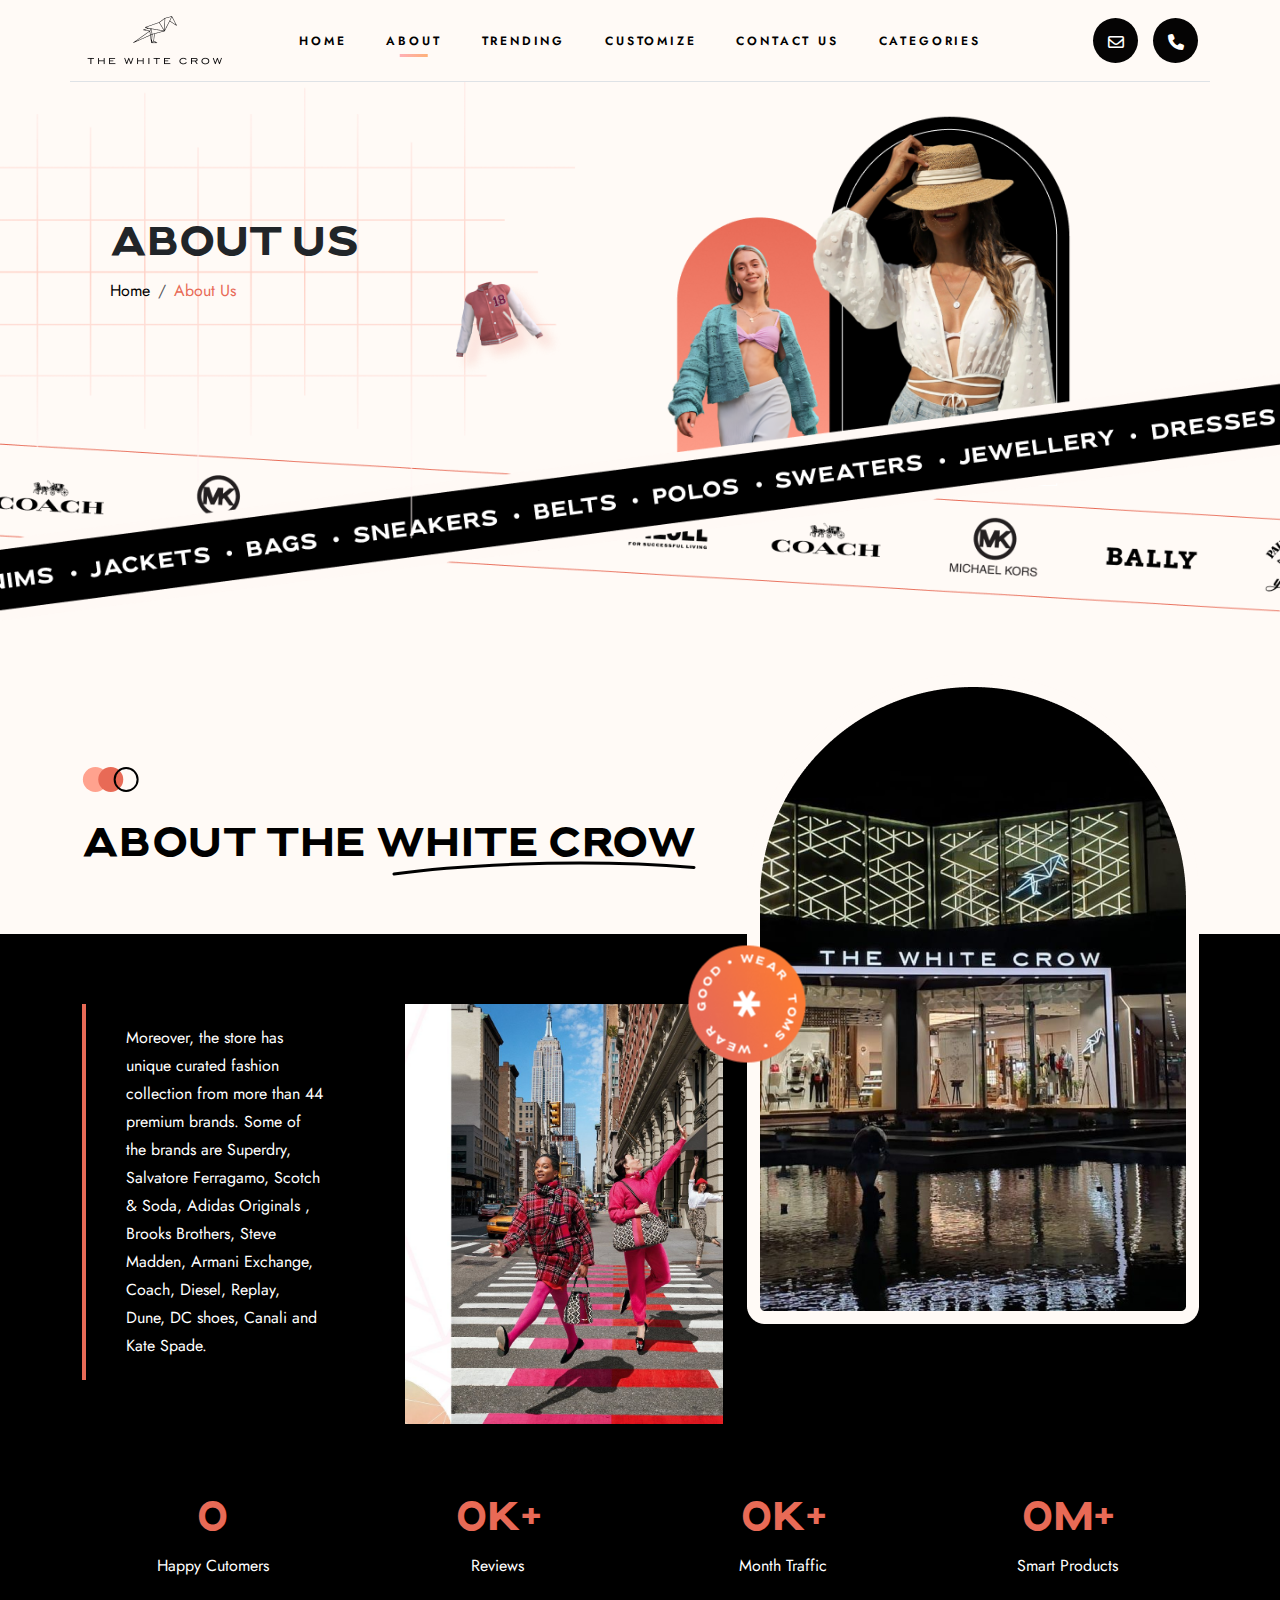
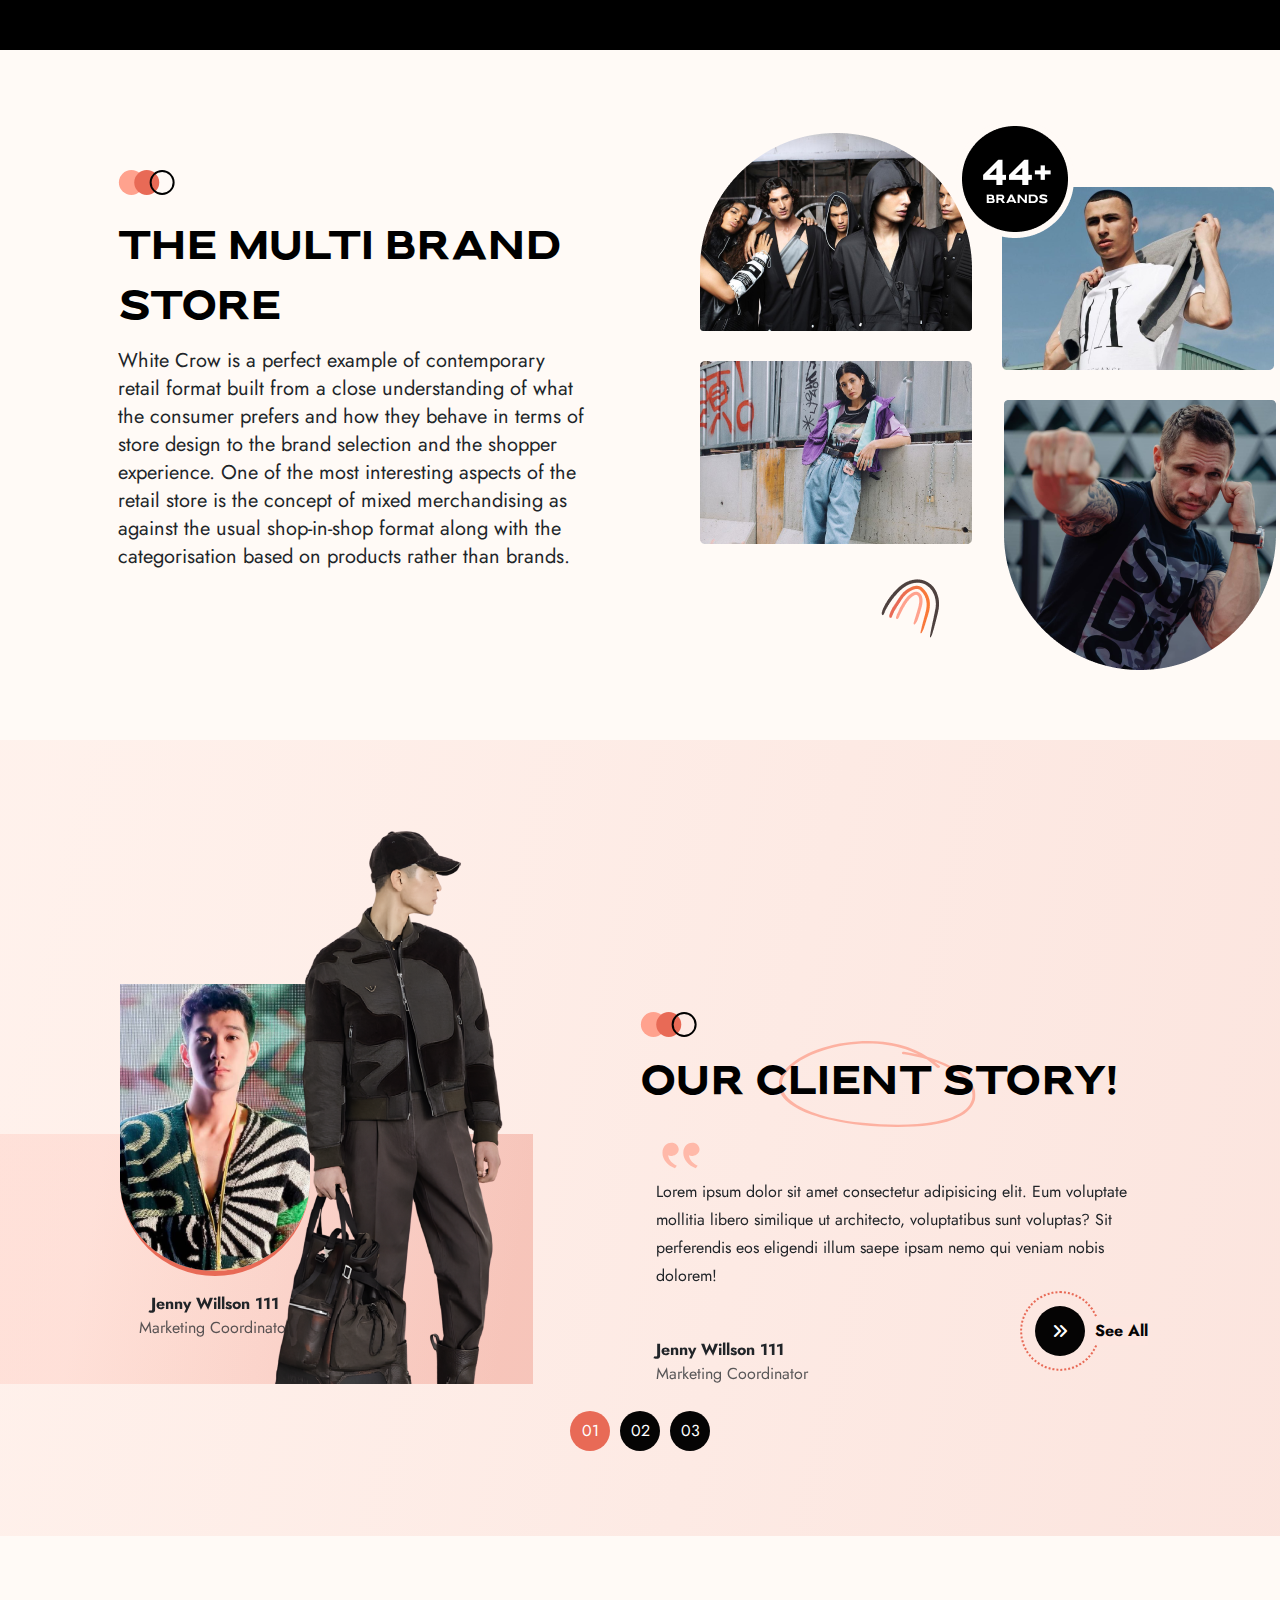
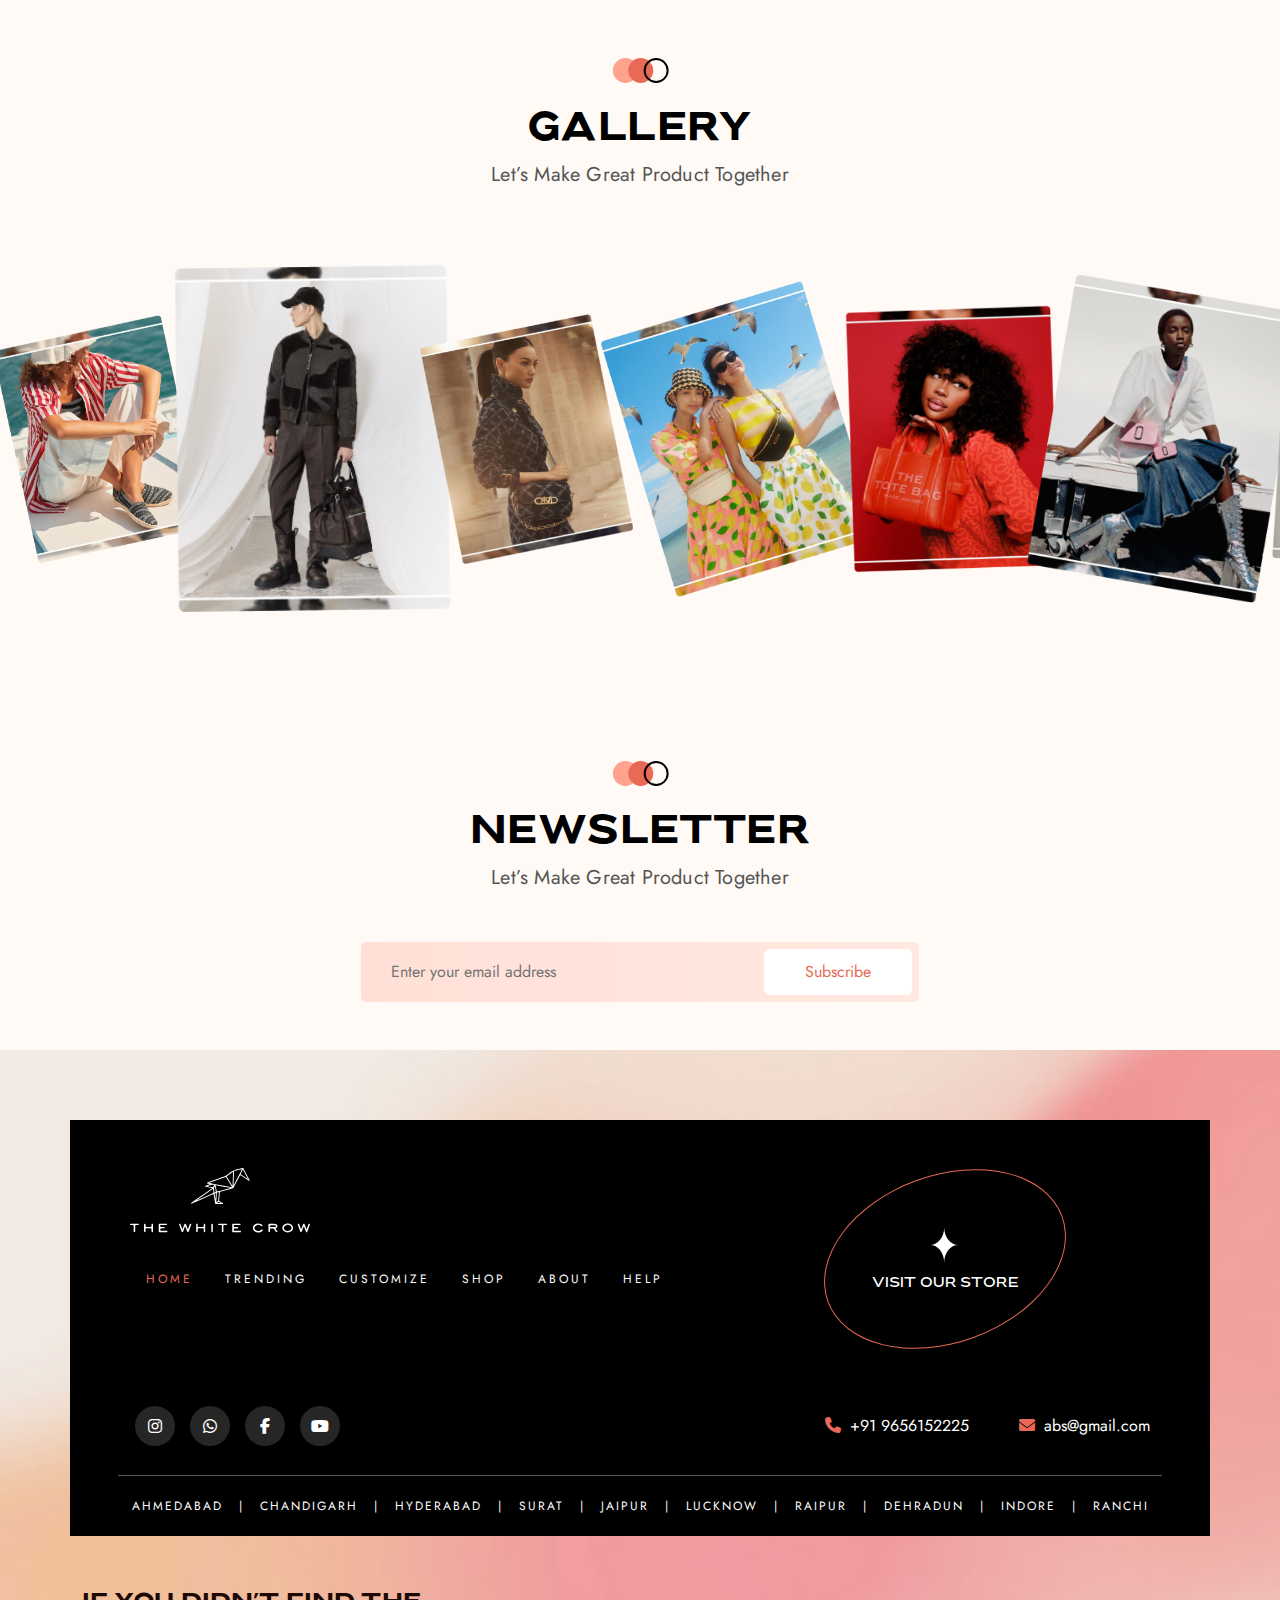
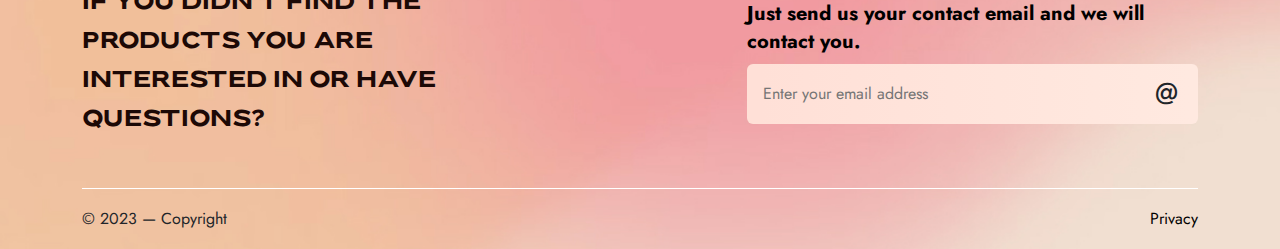
==== about.html @ 651ccb4f "trending" ====
<!DOCTYPE html>
<html lang="en">
<head>
    <meta charset="UTF-8">
    <meta name="viewport" content="width=device-width, initial-scale=1.0">
    <title>Document</title>

    <!-- Bootstrap  v5.3.2 -->
    <link rel="stylesheet" href="css/bootstrap.min.css">

    <!-- OwlCarousel -->
    <link rel="stylesheet" href="css/owl.carousel.min.css">
    <link rel="stylesheet" href="css/owl.theme.default.min.css">

    <!-- font awesome -->
    <link rel="stylesheet" href="css/all.min.css">

    <!-- animate -->
    <link rel="stylesheet" href="css/animate.min.css">

    <!-- Main Stylesheet -->
    <link rel="stylesheet" href="css/style.css">
    <link rel="stylesheet" href="css/responsive.css">

</head>
<body>
    
    <!-- start header -->
    <header>

        <div class="container border-bottom">
            <nav class="navbar navbar-expand-lg">
                <div class="container-fluid px-0 align-items-center">
                    <div class="col-lg-2 col-auto">
                        <a class="navbar-brand" href="index.html"><img src="./image/logo.png" alt=""></a>
                    </div>
                    <div class="col-lg-8 col-auto order-1 order-lg-0">
                        <button class="navbar-toggler" type="button" data-bs-toggle="collapse" data-bs-target="#navbarSupportedContent" aria-controls="navbarSupportedContent" aria-expanded="false" aria-label="Toggle navigation">
                            <span class="fa-solid fa-bars fs-2 text-dark"></span>
                          </button>
                          <div class="collapse mobile_menu navbar-collapse" id="navbarSupportedContent">
                            <ul class="navbar-nav mx-auto main_menu">
                              <li class="nav-item">
                                <a class="nav-link " aria-current="page" href="index.html">Home</a>
                              </li>
                              <li class="nav-item">
                                <a class="nav-link active" href="about.html">About</a>
                              </li>
                              <li class="nav-item">
                                <a class="nav-link" href="trending.html">Trending</a>
                              </li>
                              <li class="nav-item">
                                <a class="nav-link" href="customize.html">Customize</a>
                              </li>
                              <li class="nav-item">
                                <a class="nav-link" href="contact.html">Contact Us</a>
                              </li>
                              <li class="nav-item">
                                <a class="nav-link " href="categories.html">Categories</a>
                              </li>
                            </ul>
                        </div>
                    </div>
                    <div class="col-lg-2 col-auto side_icon text-end pe-0 order-0 order-lg-1">
                        <a href="#"><i class="fa-regular fa-envelope"></i></a>
                        <a href="#"><i class="fa-solid fa-phone"></i></a>
                    </div>
                </div>
            </nav>
        </div>

    </header>
    <!-- end header -->

    <!-- start main -->
    <main>

        <!-- start banner -->
        <div class="container-fluid px-0">
            <div class="breadcrumbs position-relative">
                <picture>
                    <source srcset="image/mobile_hero.png" media="(max-width:640px)">
                    <img src="image/CATEGORIES.png" width="100%" alt="">
                </picture>
                <!-- pro_list -->
                <!-- <section class="pro_tag_list breadcrumb_tag mb-1">
                    <marquee class="d-block" behavior="">
                        <span>tops</span>
                        <span>shirts</span>
                        <span>denims</span>
                        <span>jackets</span>
                        <span>bags</span>
                        <span>sneakers</span>
                        <span>belts</span>
                        <span>polos</span>
                        <span>Sweaters</span>
                        <span>Jewellery</span>
                        <span>dresses</span>
                        <span>loafers</span>
                        <span>Fragran</span>
                    </marquee>
                </section> -->
                <!-- <section class="breadcrumb_logo">
                    <marquee>
                        <img src="image/logo1.png" alt="">
                        <img src="image/logo2.png" alt="">
                        <img src="image/logo3.png" alt="">
                        <img src="image/logo4.png" alt="">
                        <img src="image/logo5.png" alt="">
                    </marquee>
                </section> -->
                <div class="bread_title">
                    <p class="h1">About Us</p>
                    <nav>
                        <ol class="breadcrumb">
                        <li class="breadcrumb-item"><a href="#">Home</a></li>
                        <li class="breadcrumb-item active"><a href="#">About Us</a></li>
                        </ol>
                    </nav>
                </div>
            </div>            
        </div>
        <!-- end banner -->

        <!-- About The white crow -->
        <section class="about_crow pt-lg-5 mt-lg-5">
            <div class="container">
                <div class="sec_title text-start">
                    <svg xmlns="http://www.w3.org/2000/svg" width="57" height="25" viewBox="0 0 57 25" fill="none" class="d-block title_dots">
                        <ellipse cx="13.3712" cy="12.5" rx="12.4982" ry="12.5" fill="#FFA28E"/>
                        <ellipse cx="28.7521" cy="12.5" rx="12.4982" ry="12.5" fill="#E86A56"/>
                        <path d="M55.635 12.5C55.635 18.8514 50.487 24 44.1368 24C37.7867 24 32.6387 18.8514 32.6387 12.5C32.6387 6.14859 37.7867 1 44.1368 1C50.487 1 55.635 6.14859 55.635 12.5Z" stroke="black" stroke-width="2"/>
                    </svg>
                    <p class="h1 mt-4 position-relative lh-base d-inline-block text-center text-md-start">
                        About The white crow
                        <svg xmlns="http://www.w3.org/2000/svg" width="304" height="15" viewBox="0 0 304 15" fill="none" class="position-absolute end-0 bottom-0 title_line">
                            <path d="M2 13C48.6332 6.45325 173.92 -4.02601 302 6.43091" stroke="black" stroke-width="3" stroke-linecap="round"/>
                        </svg>
                    </p>     
                </div> 
            </div>
            <div class="bg-black spacer">
                <div class="container">
                    <div class="row about_content">
                        <div class="col-lg-3 col-12 ">
                            <p class="about_text">
                                Moreover, the store has unique curated fashion collection from more than 44 premium brands. Some of the brands are Superdry, Salvatore Ferragamo, Scotch & Soda, Adidas Originals , Brooks Brothers, Steve Madden, Armani Exchange, Coach, Diesel, Replay, Dune, DC shoes, Canali and Kate Spade.
                            </p>
                        </div>
                        <div class="col-lg-4 about_center_img">
                            <img src="image/about-center-img.png" alt="">
                        </div>
                        <div class="col-lg-5 position-relative">
                            <img src="image/wear_good_lable.png" class="position-absolute z-1 translate-middle wear_lable" alt="">
                            <img src="image/image 215.png" class="left_round_img" alt="">
                        </div>
                    </div>
                    <div class="row g-4 mt-5" id="counter">
                        <div class="col-lg-3">
                            <p class="h1 count percent" data-count="2500">0</p>
                            <span>Happy Cutomers</span>
                        </div>
                        <div class="col-lg-3">
                            <p class="h1 count percent" data-count="105">0</p>
                            <span>Reviews</span>
                        </div>
                        <div class="col-lg-3">
                            <p class="h1 count percent" data-count="250">0</p>
                            <span>Month Traffic</span>
                        </div>
                        <div class="col-lg-3">
                            <p class="h1 count percent" data-count="3.5">0</p>
                            <span>Smart Products</span>
                        </div>
                    </div>
                </div>
            </div>
        </section>

        <!-- The multi brand store -->
        <section class="spacer">
            <div class="container">
                <div class="row">
                    <div class="col-lg-6 col-12 px-5">
                        <div class="sec_title text-start pb-0">
                            <svg xmlns="http://www.w3.org/2000/svg" width="57" height="25" viewBox="0 0 57 25" fill="none" class="d-block title_dots">
                                <ellipse cx="13.3712" cy="12.5" rx="12.4982" ry="12.5" fill="#FFA28E"/>
                                <ellipse cx="28.7521" cy="12.5" rx="12.4982" ry="12.5" fill="#E86A56"/>
                                <path d="M55.635 12.5C55.635 18.8514 50.487 24 44.1368 24C37.7867 24 32.6387 18.8514 32.6387 12.5C32.6387 6.14859 37.7867 1 44.1368 1C50.487 1 55.635 6.14859 55.635 12.5Z" stroke="black" stroke-width="2"/>
                            </svg>
                            <p class="h1 mt-4 position-relative lh-base d-inline-block text-center text-md-start">
                                The multi brand store
                            </p>     
                        </div>
                        <p class="fs-5">
                            White Crow is a perfect example of contemporary retail format built from a close understanding of what the consumer prefers and how they behave in terms of store design to the brand selection and the shopper experience.
One of the most interesting aspects of the retail store is the concept of mixed merchandising as against the usual shop-in-shop format along with the categorisation based on products rather than brands.
                        </p>
                    </div>
                    <div class="col-lg-6 col-12">
                        <picture>
                            <source srcset="image/mob-multi-brand.png" media="(max-width:640px)">
                            <img src="image/multi-brand.png" class="px-5 multi_brand_img" alt="">
                        </picture>
                    </div>
                </div> 
            </div>
        </section>


        <!-- Our Client Story -->
        <section class="client_story spacer">
            <div class="container-fluid position-relative">
                <div class="col-lg-6 ms-auto our_client_title">
                    <div class="sec_title text-start">
                        <svg xmlns="http://www.w3.org/2000/svg" width="57" height="25" viewBox="0 0 57 25" fill="none">
                            <ellipse cx="13.3712" cy="12.5" rx="12.4982" ry="12.5" fill="#FFA28E"/>
                            <ellipse cx="28.7521" cy="12.5" rx="12.4982" ry="12.5" fill="#E86A56"/>
                            <path d="M55.635 12.5C55.635 18.8514 50.487 24 44.1368 24C37.7867 24 32.6387 18.8514 32.6387 12.5C32.6387 6.14859 37.7867 1 44.1368 1C50.487 1 55.635 6.14859 55.635 12.5Z" stroke="black" stroke-width="2"/>
                        </svg>
                        <p class="h1 mt-4 position-relative">
                            Our Client Story!
                            <span class="position-absolute translate-middle top-50 z-n1 client_circle"><img src="image/client_circle.svg" alt=""></span>
                        </p>                    
                    </div>
                </div> 
                <div class="row position-relative">                   
                    <div class="owl-carousel owl-theme px-0" id="testimonial">
                        <div class="item" data-dot="<button>01</button>">
                            <div class="row g-0 align-items-center">
                                <div class="col-lg-5 col-12 position-relative ps-0 order-lg-0 order-1 left_client_box">                        
                                    <div class="bg_box d-flex position-relative">
                                        <div class="client_info d-inline-block">
                                            <div class="client_img">
                                                <img src="image/profile.png" alt="">
                                            </div>
                                            <div class="client_name mt-3">
                                                <p class="fw-bold lh-base">Jenny Willson 111</p>
                                                <p class="text-muted lh-base">Marketing Coordinator</p>
                                            </div>
                                        </div>
                                        <div class="client_men">
                                            <img src="image/client_men.png" alt="">
                                        </div>
                                    </div>
                                </div>
                                <div class="col-lg-5 col-12 order-lg-1 order-0 mx-auto px-3 position-relative">
                                    <img src="image/comma.svg" class="comma_icon" alt="">
                                    <p>
                                        Lorem ipsum dolor sit amet consectetur adipisicing elit. Eum voluptate mollitia libero similique ut architecto, voluptatibus sunt voluptas? Sit perferendis eos eligendi illum saepe ipsam nemo qui veniam nobis dolorem!
                                    </p>
                                    <div class="pt-lg-5 pt-3 d-flex align-items-center justify-content-between">
                                        <div class="client_name">
                                            <p class="fw-bold lh-base">Jenny Willson 111</p>
                                            <p class="text-muted lh-base">Marketing Coordinator</p>
                                        </div>                                    
                                    </div>
                                </div>
                            </div>
                        </div>
                        <div class="item" data-dot="<button>02</button>">
                            <div class="row g-0 align-items-center">
                                <div class="col-lg-5 col-12 position-relative ps-0 order-lg-0 order-1 left_client_box">                        
                                    <div class="bg_box d-flex position-relative">
                                        <div class="client_info d-inline-block">
                                            <div class="client_img">
                                                <img src="image/profile.png" alt="">
                                            </div>
                                            <div class="client_name mt-3">
                                                <p class="fw-bold lh-base">Jenny Willson 222</p>
                                                <p class="text-muted lh-base">Marketing Coordinator</p>
                                            </div>
                                        </div>
                                        <div class="client_men">
                                            <img src="image/client_men.png" alt="">
                                        </div>
                                    </div>
                                </div>
                                <div class="col-lg-5 col-12 order-lg-1 order-0 mx-auto px-3 position-relative">
                                    <img src="image/comma.svg" class="comma_icon" alt="">
                                    <p>
                                        Lorem ipsum dolor sit amet consectetur adipisicing elit. Eum voluptate mollitia libero similique ut architecto, voluptatibus sunt voluptas? Sit perferendis eos eligendi illum saepe ipsam nemo qui veniam nobis dolorem!
                                    </p>
                                    <div class="pt-lg-5 pt-3 d-flex align-items-center justify-content-between">
                                        <div class="client_name">
                                            <p class="fw-bold lh-base">Jenny Willson 222</p>
                                            <p class="text-muted lh-base">Marketing Coordinator</p>
                                        </div>                                    
                                    </div>
                                </div>
                            </div>
                        </div>
                        <div class="item" data-dot="<button>03</button>">
                            <div class="row g-0 align-items-center">
                                <div class="col-lg-5 col-12 position-relative ps-0 order-lg-0 order-1 left_client_box">                        
                                    <div class="bg_box d-flex position-relative">
                                        <div class="client_info d-inline-block">
                                            <div class="client_img">
                                                <img src="image/profile.png" alt="">
                                            </div>
                                            <div class="client_name mt-3">
                                                <p class="fw-bold lh-base">Jenny Willson 333</p>
                                                <p class="text-muted lh-base">Marketing Coordinator</p>
                                            </div>
                                        </div>
                                        <div class="client_men">
                                            <img src="image/client_men.png" alt="">
                                        </div>
                                    </div>
                                </div>
                                <div class="col-lg-5 col-12 order-lg-1 order-0 mx-auto px-3 position-relative">
                                    <img src="image/comma.svg" class="comma_icon" alt="">
                                    <p>
                                        Lorem ipsum dolor sit amet consectetur adipisicing elit. Eum voluptate mollitia libero similique ut architecto, voluptatibus sunt voluptas? Sit perferendis eos eligendi illum saepe ipsam nemo qui veniam nobis dolorem!
                                    </p>
                                    <div class="pt-lg-5 pt-3 d-flex align-items-center justify-content-between">
                                        <div class="client_name">
                                            <p class="fw-bold lh-base">Jenny Willson 333</p>
                                            <p class="text-muted lh-base">Marketing Coordinator</p>
                                        </div>                                    
                                    </div>
                                </div>
                            </div>
                        </div>
                    </div>
                    <div class="explore see_all">
                        <a href="#" class="explore_btn d-flex align-items-center">
                            <span class="explore_circle"><i class="fas fa-angles-right"></i></span>
                            <span class="explore_text client_explore">See All</span>
                        </a>
                    </div>
                </div>
            </div>
        </section>

        <!-- Gallery -->
        <section class="spacer">
            <div class="sec_title">
                <svg xmlns="http://www.w3.org/2000/svg" width="57" height="25" viewBox="0 0 57 25" fill="none">
                    <ellipse cx="13.3712" cy="12.5" rx="12.4982" ry="12.5" fill="#FFA28E"/>
                    <ellipse cx="28.7521" cy="12.5" rx="12.4982" ry="12.5" fill="#E86A56"/>
                    <path d="M55.635 12.5C55.635 18.8514 50.487 24 44.1368 24C37.7867 24 32.6387 18.8514 32.6387 12.5C32.6387 6.14859 37.7867 1 44.1368 1C50.487 1 55.635 6.14859 55.635 12.5Z" stroke="black" stroke-width="2"/>
                </svg>
                <p class="h1 mt-4 position-relative">
                    Gallery
                </p>     
                <p class="sub_title text-capitalize">Let’s make great product together</p>               
            </div> 
            <div class="gallery_slider">
                <div class="owl-carousel owl-theme" id="gallery">
                    <div class="item">
                        <img src="image/gallery (1).png" alt="">
                    </div>
                    <div class="item">
                        <img src="image/gallery (2).png" alt="">
                    </div>
                    <div class="item">
                        <img src="image/gallery (3).png" alt="">
                    </div>
                    <div class="item">
                        <img src="image/gallery (4).png" alt="">
                    </div>
                    <div class="item">
                        <img src="image/gallery (5).png" alt="">
                    </div>
                    <div class="item">
                        <img src="image/gallery (6).png" alt="">
                    </div>
                    <div class="item">
                        <img src="image/gallery (7).png" alt="">
                    </div>
                </div>
            </div>
        </section>

        <!-- Newsletter -->
        <section class="newsletter mb-5 text-center">
            <div class="container">
                <div class="sec_title">
                    <svg xmlns="http://www.w3.org/2000/svg" width="57" height="25" viewBox="0 0 57 25" fill="none">
                        <ellipse cx="13.3712" cy="12.5" rx="12.4982" ry="12.5" fill="#FFA28E"/>
                        <ellipse cx="28.7521" cy="12.5" rx="12.4982" ry="12.5" fill="#E86A56"/>
                        <path d="M55.635 12.5C55.635 18.8514 50.487 24 44.1368 24C37.7867 24 32.6387 18.8514 32.6387 12.5C32.6387 6.14859 37.7867 1 44.1368 1C50.487 1 55.635 6.14859 55.635 12.5Z" stroke="black" stroke-width="2"/>
                    </svg>
                    <p class="h1 mt-4 position-relative">
                        Newsletter
                    </p>     
                    <p class="sub_title text-capitalize">Let’s make great product together</p>               
                </div> 

                <div class="newsletter_box">
                    <form>
                        <div class="input_element mx-auto position-relative">
                            <input type="text" class="txt_box" placeholder="Enter your email address">
                            <input type="submit" value="Subscribe" class="txt-theme news_submit btn">
                        </div>
                    </form>
                </div>

            </div>
        </section>

    </main>
    <!-- end main -->

    <!-- start footer -->
    <footer class="spacer-top main_footer">
        <div class="container">
            <div class="row p-5 pb-0 bg-black align-items-center dark_footer">
                <div class="col-lg-7">
                    <div>
                        <a href="index.html">
                            <img src="./image/logo_white.svg" alt="">
                        </a>
                    </div>
                    <nav class="nav foot_menu pt-4">
                        <a class="nav-link active" aria-current="page" href="#">Home</a>
                        <a class="nav-link" href="trending.html">Trending</a>
                        <a class="nav-link" href="customize.html">Customize</a>
                        <a class="nav-link" href="#">Shop</a>
                        <a class="nav-link" href="about.html">About</a>
                        <a class="nav-link" href="#">Help</a>
                    </nav>
                </div>
                <div class="col-lg-5 text-center visit_store">
                    <a href="#" >
                        <svg width="41" height="50" viewBox="0 0 41 50" fill="white" xmlns="http://www.w3.org/2000/svg">
                            <path id="Subtract" d="M0.00195312 25C11.0895 25 20.0777 13.8071 20.0777 0C20.0777 13.8071 29.0659 25 40.1535 25C29.0659 25 20.0777 36.1929 20.0777 50C20.0777 36.1929 11.0895 25 0.00195312 25Z" fill="white"/>
                        </svg>
                        <span class="d-block text-uppercase text-white">Visit Our store</span>
                    </a>
                </div>
                <div class="col-12 d-flex justify-content-between align-items-center contact_sec pb-4">
                    <div class="social_icon">
                        <a href="#" target="_blank"><i class="fa-brands fa-instagram"></i></a>
                        <a href="#" target="_blank"><i class="fa-brands fa-whatsapp"></i></a>
                        <a href="#" target="_blank"><i class="fa-brands fa-facebook-f"></i></a>
                        <a href="#" target="_blank"><i class="fa-brands fa-youtube"></i></a>
                    </div>
                    <div class="contact_info">
                        <ul class="d-flex align-items-center">
                            <li>
                                <i class="fa-solid fa-phone me-1"></i>
                                <span>+91 9656152225</span>
                            </li>
                            <li>
                                <i class="fa-solid fa-envelope me-1"></i>
                                <span>abs@gmail.com</span>
                            </li>
                        </ul>
                    </div>                    
                </div>
                <div class="col-12">
                    <p class="py-3 city_name">Ahmedabad  |  Chandigarh  |  Hyderabad  |  Surat  |  Jaipur  |  Lucknow  |  Raipur  |  Dehradun  |  Indore  |  Ranchi</p>
                </div>
            </div>

            <div class="foot_extra_info py-5">
                <div class="row align-items-center">
                    <div class="col-md-5">
                        <p class="info_title">If you didn’t find the products
                            you are interested in or have questions?</p>
                    </div>
                    <div class="col-md-5 ms-auto">
                        <p class="fw-bold mb-2 text-black fs-5">Just send us your contact email and we will contact you.</p>
                        <form class="position-relative">
                            <input type="text" class="rounded-2 p-3 txt_box " placeholder="Enter your email address">
                            <span class="foot_txt">@</span>
                        </form>
                    </div>
                </div>
            </div>

            <div class="copyright d-flex justify-content-between align-items-center py-3 ">
                <div>
                    © 2023 — Copyright
                </div>
                <div>
                    <a href="#" class="text-black">Privacy</a>
                </div>
            </div>


        </div>
    </footer>
    <!-- end footer -->


    <!-- jQuery 3.7.1 -->
    <script src="js/jquery-3.7.1.min.js"></script>

    <!-- Bootstrap  v5.3.2 -->
    <script src="js/bootstrap.bundle.min.js"></script>

    <!-- OwlCarousel -->
    <script src="js/owl.carousel.min.js"></script>

    <!-- isotop -->
    <!-- <script src="js/isotope-docs.min.js"></script> -->

    <!-- theme js -->
    <script src="js/script.js"></script>

</body>
</html>
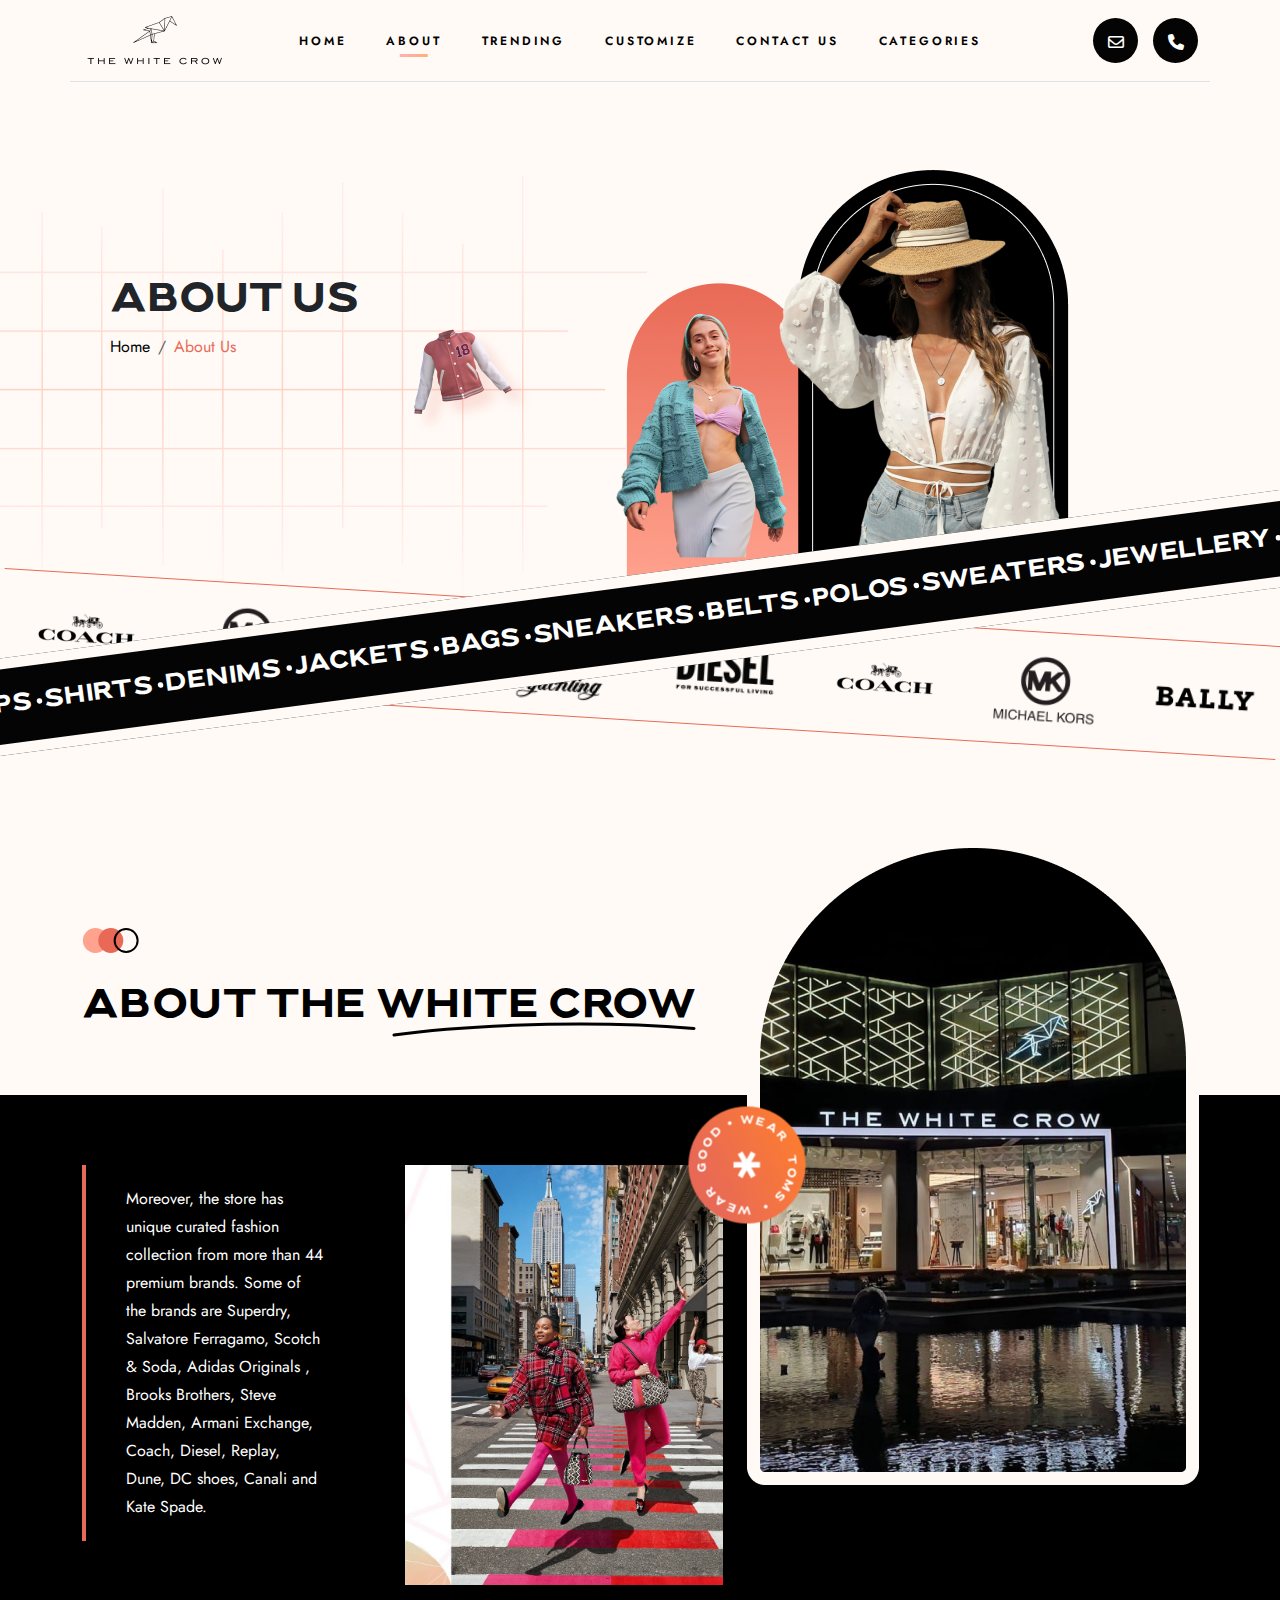
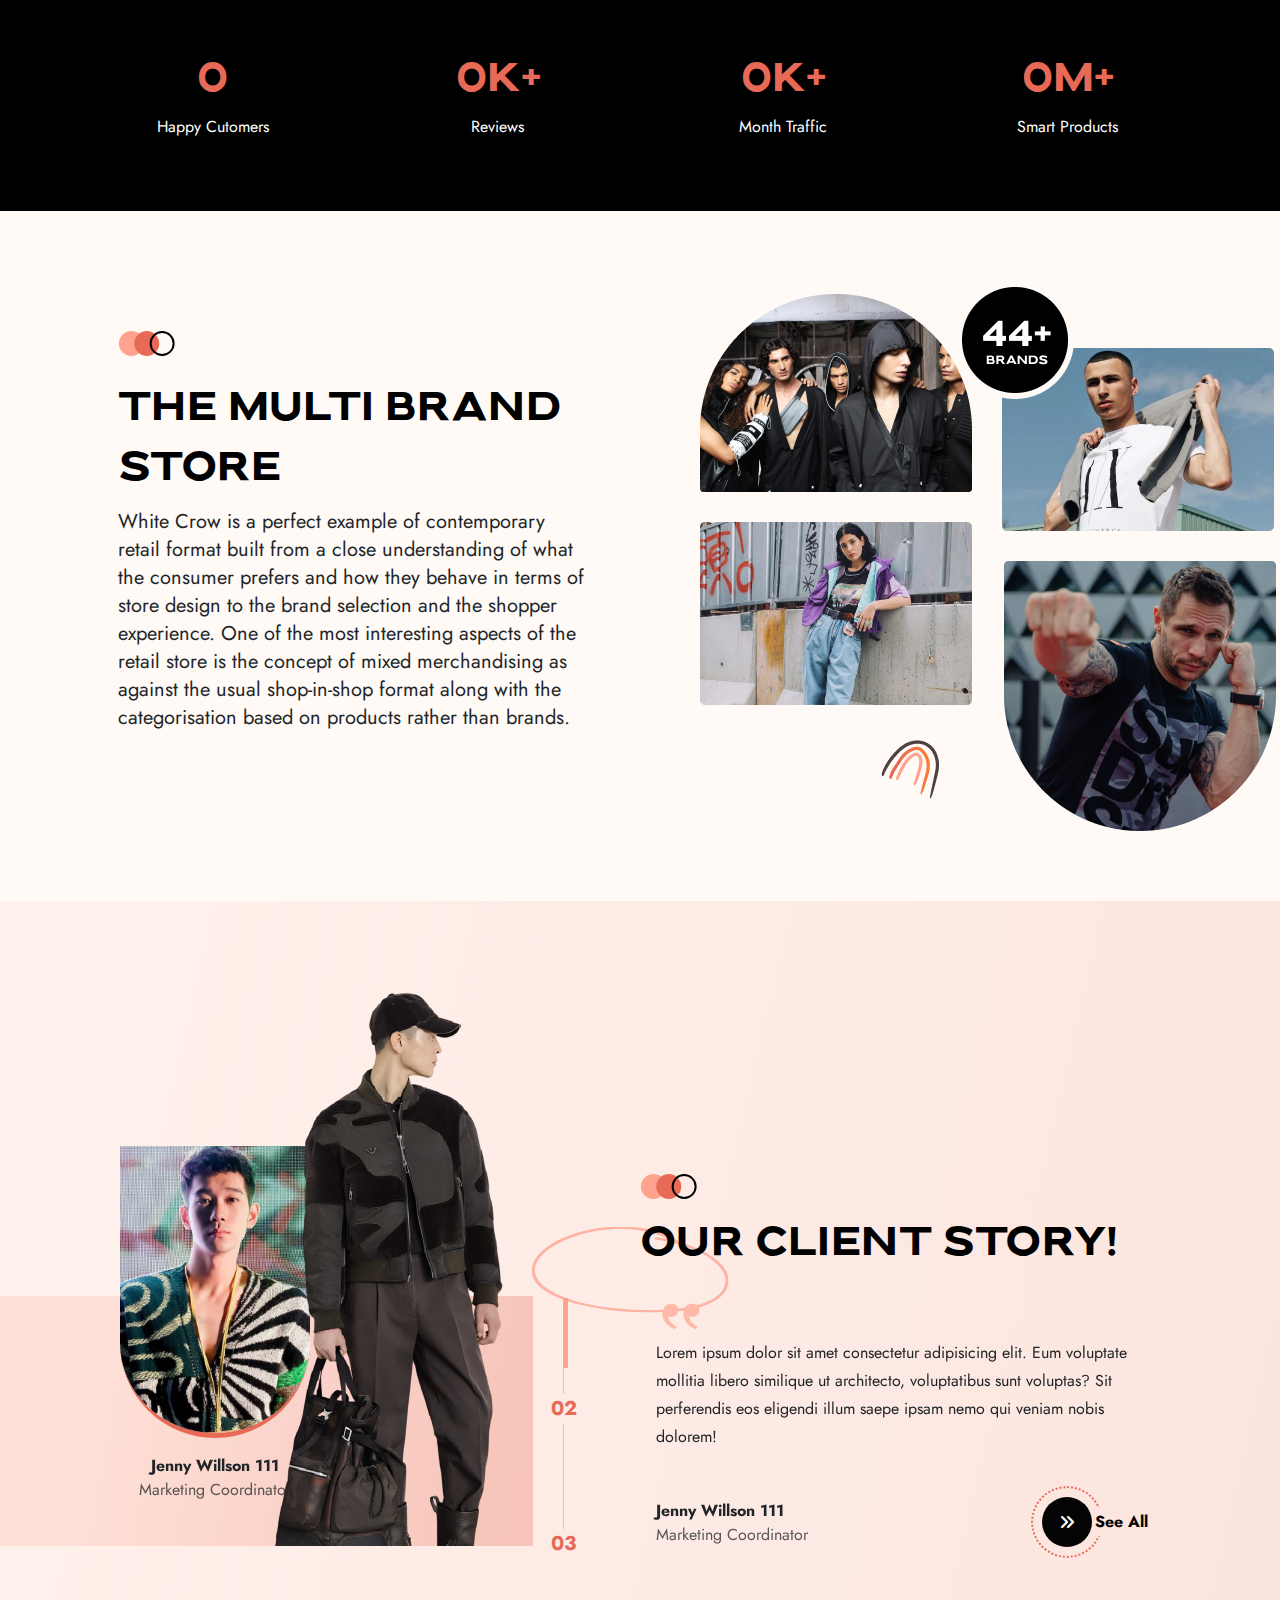
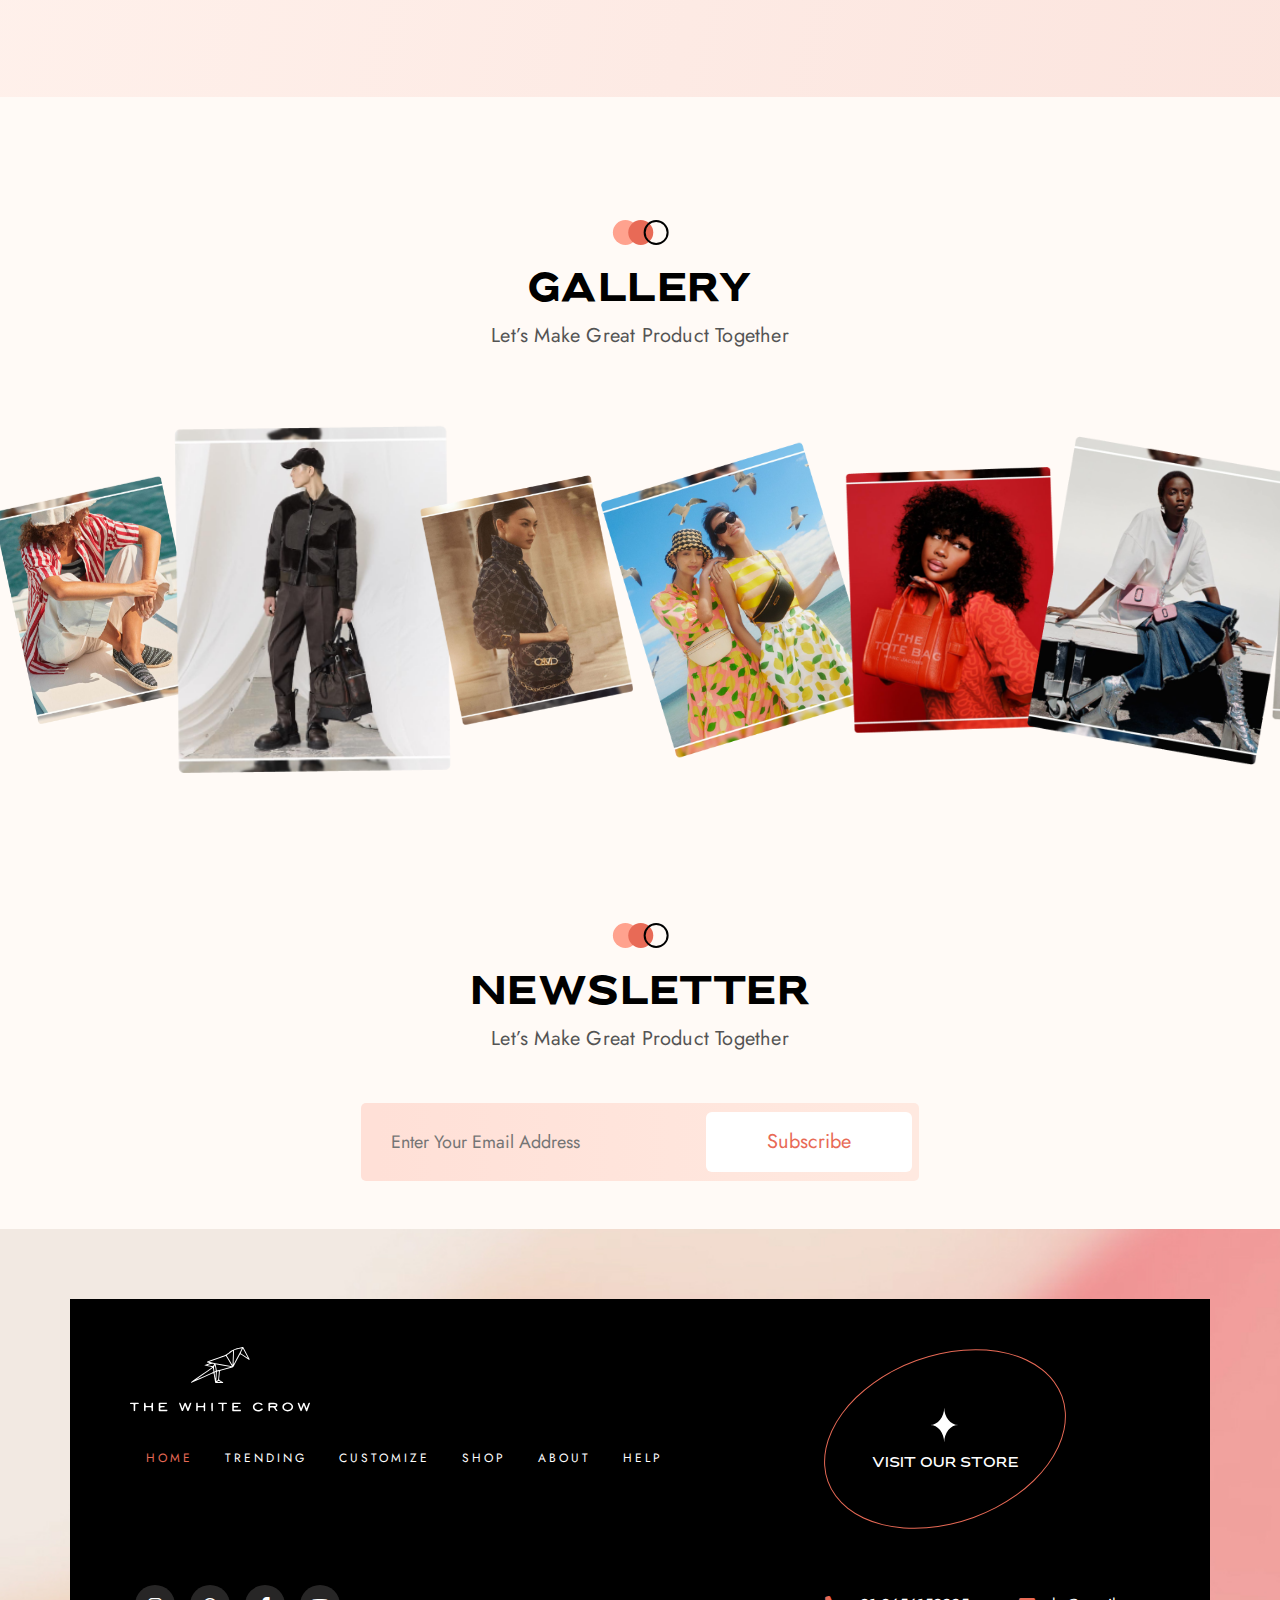
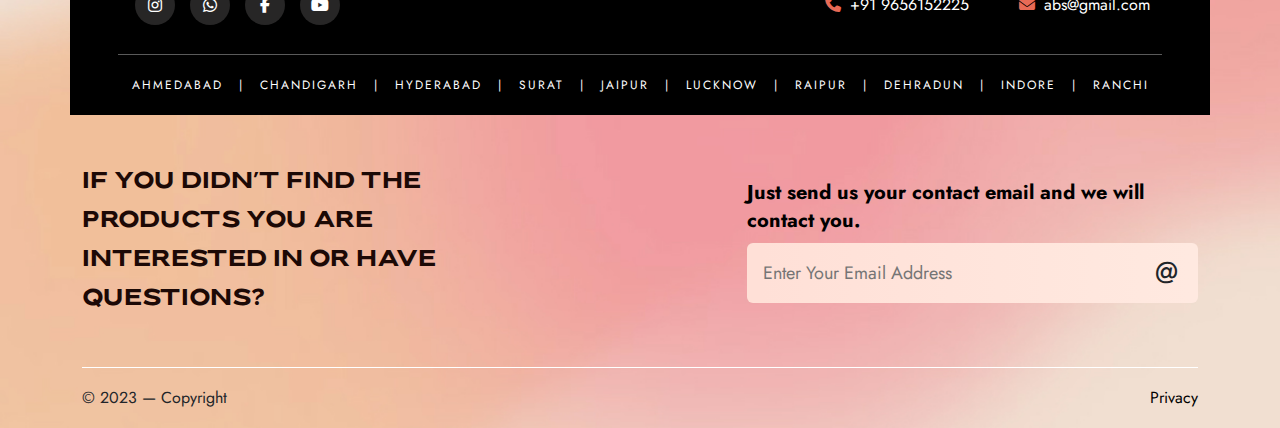
==== commit 94de485b: "changes" ====
--- a/about.html
+++ b/about.html
@@ -3,7 +3,10 @@
 <head>
     <meta charset="UTF-8">
     <meta name="viewport" content="width=device-width, initial-scale=1.0">
-    <title>Document</title>
+    <title>The White Crow</title>
+
+    <!-- Favicon Icon -->
+    <link rel="shortcut icon" href="image/favicon.png" type="image/x-icon">
 
     <!-- Bootstrap  v5.3.2 -->
     <link rel="stylesheet" href="css/bootstrap.min.css">
@@ -78,13 +81,14 @@
         <!-- start banner -->
         <div class="container-fluid px-0">
             <div class="breadcrumbs position-relative">
-                <picture>
+                <!-- <picture>
                     <source srcset="image/mobile_hero.png" media="(max-width:640px)">
                     <img src="image/CATEGORIES.png" width="100%" alt="">
-                </picture>
-                <!-- pro_list -->
-                <!-- <section class="pro_tag_list breadcrumb_tag mb-1">
-                    <marquee class="d-block" behavior="">
+                </picture> -->
+                <img src="image/breadcrumb_lady.png" class="breadcrumb_lady" alt="">
+                <img src="image/breadcrumb_shirt.png" class="breadcrumb_shirt" alt="">
+                <section class="pro_tag_list breadcrumb_tag mb-1">
+                    <!-- <marquee class="d-block" behavior=""> -->
                         <span>tops</span>
                         <span>shirts</span>
                         <span>denims</span>
@@ -98,17 +102,26 @@
                         <span>dresses</span>
                         <span>loafers</span>
                         <span>Fragran</span>
-                    </marquee>
-                </section> -->
-                <!-- <section class="breadcrumb_logo">
-                    <marquee>
+                        <span>tops</span>
+                        <span>shirts</span>
+                        <span>denims</span>
+                        <span>jackets</span>
+                    <!-- </marquee> -->
+                </section>
+                <section class="breadcrumb_logo">
+                    <!-- <marquee> -->
                         <img src="image/logo1.png" alt="">
                         <img src="image/logo2.png" alt="">
                         <img src="image/logo3.png" alt="">
                         <img src="image/logo4.png" alt="">
                         <img src="image/logo5.png" alt="">
-                    </marquee>
-                </section> -->
+                        <img src="image/logo1.png" alt="">
+                        <img src="image/logo2.png" alt="">
+                        <img src="image/logo3.png" alt="">
+                        <img src="image/logo4.png" alt="">
+                        <img src="image/logo5.png" alt="">
+                    <!-- </marquee> -->
+                </section>
                 <div class="bread_title">
                     <p class="h1">About Us</p>
                     <nav>
--- a/css/style.css
+++ b/css/style.css
@@ -80,7 +80,7 @@
     font-family: var(--fontJost);
     line-height: 28px;
     background-color: var(--themeBg);
-    overflow-x: hidden;
+    overflow-x: hidden !important;
 }
 a{
     text-decoration: none;
@@ -108,6 +108,12 @@
 }
 .bg-orange{
     background-color: var(--themeOrange);
+}
+.text-orange{
+    color: var(--themeOrange);
+}
+.font-downey{
+    font-family: var(--fontDown);
 }
 .img-fit{
     width: 100%;
@@ -403,6 +409,12 @@
 }
 
 /* why choose us */
+.why_choose_us{
+    background-image: url('../image/why_choose_line.png');
+    background-repeat: no-repeat;
+    background-position: right top;
+    background-size: 40%;
+}
 .sec_title .wave_line{
     left: 50%;
     transform: translateX(-50%);
@@ -413,13 +425,21 @@
     background-color: transparent !important;
     color: white;
     padding: 20px 0;
+    font-size: 20px;
+    font-weight: bold;
+    text-transform: capitalize;
 }
 .why_choose .accordion-item{
     background-color: transparent !important;
     color: white;
 }
+.why_choose .accordion-item:last-child{
+    border-bottom: 1px #fff solid;
+}
 .why_choose .accordion-body{
     padding: 0 0 16px;
+    font-size: 14px;
+    text-transform: capitalize;
 }
 .accordion-button:focus{
     box-shadow: none;
@@ -438,11 +458,12 @@
     &::before{
         content: '*';
         position: absolute;
-        top: 30%;
-        left: -30px;
+        top: 27%;
+        left: 27px;
         z-index: 1;
         font-size: 150px;
         color: white;
+        font-weight: bold;
     }
     &::after{
         content: '*';
@@ -452,6 +473,7 @@
         z-index: 1;
         font-size: 150px;
         color: var(--themeOrange);
+        font-weight: bold;
     }
 }
     
@@ -504,12 +526,12 @@
     }
     &::before{
         content: '';
-        height: 80px;
-        width: 80px;
+        height: 72px;
+        width: 72px;
         border: 2px var(--themeOrange) dotted;
         position: absolute;
-        top: -15px;
-        left: -15px;
+        top: -11px;
+        left: -11px;
         border-radius: 50%;
     }
 }
@@ -517,10 +539,15 @@
     color: var(--txtBlack);
     font-family: var(--fontJost);
     font-weight: bold;
-    padding-left: 10px;
+    padding-left: 3px;
     background-color: var(--themeBg);
     position: relative;
     z-index: 1;
+}
+.review_text{
+    font-size: 20px;
+    line-height: 30px;
+    color: #545454;
 }
 
 /* Our Client Story */
@@ -529,7 +556,8 @@
     padding-bottom: 150px;
 }
 .client_circle{
-    left: 37%;
+    left: -10px;
+    bottom: -15px;
 }
 .comma_icon{
     width: 10% !important;
@@ -572,7 +600,7 @@
 .see_all{
     position: absolute;
     right: 120px;
-    bottom: 30px;
+    bottom: 0;
     width: auto;
 }
 #testimonial .owl-stage-outer{
@@ -586,22 +614,66 @@
 #testimonial .owl-dots{
     margin: 0;
     position: absolute;
-    left: 50%;
-    bottom: -70px;
-    translate: -50% 0;
+    left: 42%;
+    bottom: -12px;
+    height: 270px;
+    display: flex;
+    flex-direction: column;
+    justify-content: space-between;
+
+    &::before{
+        content: '';
+        width: 1px;
+        /* height: 100%; */
+        background: rgba(255, 162, 142, 0.70);
+        position: absolute;
+        top: 25px;
+        bottom: 25px;
+        left: 25px;
+    }
+    
+}
+#testimonial .owl-dots .owl-dot{
+    display: block;
+    position: relative;
+    
 }
 #testimonial .owl-dots .owl-dot button{
-    background-color: var(--txtBlack);
+    /* background-color: var(--txtBlack); */
+    background-color: #fdebe5;
     border: none;
-    border-radius: 50%;
-    height: 40px;
-    width: 40px;
-    color: white;
-    margin: 5px;
+    /* border-radius: 50%; */
+    /* height: 40px; */
+    /* width: 40px; */
+    color: var(--themeOrange);
+    margin-left: 7px;
+    font-size: 20px;
+    font-weight: bold;
 }
 #testimonial .owl-dots .owl-dot.active button{
-    /* color: white; */
-    background-color: var(--themeOrange);
+    /* display: none; */
+    text-indent: 100px;
+    white-space: nowrap;
+    overflow: hidden;
+
+    position: absolute;
+    top: 50%;
+    left: 18px;
+    transform: translateY(-50%);
+    padding: 0;
+    height: 70px;
+    width: 5px;
+    background-color: #FFA28E;
+    transition: .3s;
+}
+#testimonial .owl-dots .owl-dot:nth-child(1).active button{
+    top: 9px;
+    transform: translateY(0);
+}
+#testimonial .owl-dots .owl-dot:nth-child(3).active button{
+    top: auto;
+    bottom: 9px;
+    transform: translateY(0);
 }
 
 /* Client Logo */
@@ -619,21 +691,25 @@
     width: 50%;
 }
 .txt_box{
-    padding: 16px 50px 16px 30px;
+    padding: 25px 50px 25px 30px;
     border-radius: 5px;
     background: linear-gradient(270deg, #FFE9E0 1.82%, #FFE0D7 97.26%);
     width: 100%;
     border: none;
     outline: none;
+    text-transform: capitalize;
+    font-size: 18px;
 }
 .news_submit{
     background-color: white;
     position: absolute;
-    top: 7px;
+    top: 50%;
+    transform: translateY(-50%);
     right: 7px;
-    padding: 10px 40px;
-    color: var(--themeOrange);
+    padding: 14px 60px;
+    color: #E86A56;
     outline: none;
+    font-size: 20px;
     &:hover{
         background-color: var(--themeOrange);
         color: white;
@@ -735,7 +811,12 @@
 .foot_extra_info{
     border-bottom: 1px white solid;
 }
-
+.email_txt{
+    border: 1px var(--themeOrange) solid;
+}
+.email_txt::placeholder{
+    color: var(--themeOrange);
+}
 /* ----------------------------Categories page ---------------------------*/
 
 .bread_title{
@@ -801,17 +882,56 @@
         background-color: var(--themeOrange);
     }
 }
-
+.breadcrumbs{
+    height: 700px;
+    background-image: url('../image/breadcrumb_line.png');
+    background-repeat: no-repeat;
+    background-position: left center;
+}
 .breadcrumb_tag{
     position: absolute;
-    bottom: 70px;
+    width: 100%;
+    bottom: 111px;
     left: 0;
     padding: 20px 0;
     font-size: 22px;
     font-weight: bold;
     rotate: -7.5deg;
     scale: 1.1;
-    border: 10px #FFFAF6 solid
+    border: 10px #FFFAF6 solid;
+    display: flex;
+    flex-wrap: nowrap;
+    justify-content: space-around;
+    z-index: 1;
+}
+.breadcrumb_logo{
+    display: flex;
+    position: absolute;
+    background-color: #FFFAF6;
+    bottom: 61px;
+    left: 0;
+    width: 100%;
+    justify-content: space-between;
+    border-top: 1px var(--themeOrange) solid;
+    border-bottom: 1px var(--themeOrange) solid;
+    padding: 6px;
+    rotate: 3.5deg;
+}
+.breadcrumb_logo img{
+    height: 100px;
+    width: 100px;
+    object-fit: contain;
+    margin: 0px 30px;
+}
+.breadcrumb_lady{
+    position: absolute;
+    right: 10%;
+    bottom: 140px;
+}
+.breadcrumb_shirt{
+    position: absolute;
+    top: 30%;
+    left: 30%;
 }
 
 /* -----------------------About Page-------------------- */
@@ -922,3 +1042,206 @@
     background-color: rgba(255, 255, 255, .2);
     backdrop-filter: blur(5px);
 }
+
+.handbags_accessories{
+    background-image: linear-gradient(103deg, rgba(255, 192, 178, 0.15) 2.97%, rgba(232, 106, 86, 0.15) 99.3%);
+    
+}
+.handbags_bg_img{
+    background-image: url('../image/handbag_left_top.png'), 
+                      url('../image/handbag_right_bottom.png'), 
+                      url('../image/handbag_right2.png');
+    background-repeat: no-repeat;
+    background-size: 15%, 10%, 10%;
+    background-position: -50px 30%, right bottom, right 70%;
+}
+
+.single_trend_pro{
+    text-align: center;
+    position: relative;
+    margin-top: 200px;
+    padding: 0 20px;
+}
+.single_trend_pro .trend_img{
+    position: absolute;
+    bottom: 100px;
+    left: 50px;
+    right: 50px;
+    height: 340px;
+    object-fit: cover;
+    overflow: hidden;
+}
+.trend_title{
+    padding: 170px 20px 20px 20px;
+    border-radius: 5px;
+    text-transform: uppercase;
+    font-family: var(--fontDown);
+    font-weight: bold;
+}
+.trend_title a{
+    width: 80%;
+    margin: 0 auto;
+}
+.trend_bg_1{
+    background: #FFE1D5;
+}
+.trend_bg_2{
+    background: #F5F5B7;
+}
+.trend_bg_3{
+    background: #DBEEFB;
+}
+.single_trend_pro .trend_img>img{
+    transition: .3s;
+}
+.single_trend_pro:hover .trend_img>img{
+    transform: scale(1.1);
+}
+
+/* ------------------trends detail--------------- */
+
+.trends_img{
+    margin: 30px 50px;
+    text-align: center;
+    position: relative;
+}
+.trends_img::before{
+    content: '';
+    height: 100%;
+    width: 100%;
+    background-color: #FFE1D5;
+    position: absolute;
+    top: 0;
+    left: 0;
+    z-index: -1;
+    transform: scale(1.1) rotate(0deg);
+    transition: .3s;
+    border-radius: 5px;
+}
+.single_trends:hover .trends_img::before{
+    transform: scale(1.1) rotate(8deg);
+    background-color: var(--themeOrange);
+}
+.single_trends .trends_img>img{
+    transition: .3s;
+    border: 7px transparent solid;
+}
+.single_trends:hover .trends_img>img{
+    transform: rotate(-8deg) scale(1.1);
+    border-color: white;
+}
+
+/* --------------------------Customize------------------------- */
+
+.customize .sec_title h1{
+    font-family: var(--fontDown);
+    font-size: 32px;
+    font-weight: bold;
+    width: 87%;
+    margin: 0 auto;
+}
+.customize_wave_line{
+    position: absolute;
+    left: 50%;
+    bottom: -15px;
+    transform: translateX(-50%);
+}
+
+/* ---------------------Contact Us-------------------------- */
+
+.call_icon{
+    height: 40px;
+    width: 40px;
+    background-color: #000;
+    color: white;
+    display: flex;
+    justify-content: center;
+    align-items: center;
+    border-radius: 50%;
+}
+
+.contact_form input, .contact_form textarea{
+    background-color: transparent;
+    border: 0.5px solid #555;
+    border-radius: 0;
+    padding: 25px;
+    resize: none;
+    &:focus{
+        border-color: initial;
+        box-shadow: none;
+        background-color: transparent;
+    }
+}
+.close_note{
+    padding: 15px;
+    background: var(--2, linear-gradient(64deg, rgba(232, 106, 86,0.3), rgba(255, 126, 46,0.3)));
+    width: 80%;
+    text-align: center;
+    font-size: 18px;
+    font-weight: bold;
+    border-radius: 5px;
+}
+.location_icon{
+    height: 40px;
+    width: 40px;
+    margin: 10px auto;
+    display: flex;
+    justify-content: center;
+    align-items: center;
+    color: white;
+    background-color: var(--themeOrange);
+    border-radius: 50%;
+    font-size: 20px;
+}
+.all_map_location{
+    background-image: url('../image/contact_map.png');
+    height: 700px;
+    background-size: cover;
+}
+.location{
+    position: absolute;
+}
+.location-1{
+    top: 0;
+    left: 12%;
+}
+.location-2{
+    top: -70px;
+    left: 30%;
+}
+.location-3{
+    top: 0px;
+    right: 7%;
+}
+.location-4{
+    top: 210px;
+    left: 12%;
+}
+.location-5{
+    top: 100px;
+    left: 41%;
+}
+.location-6{
+    top: 208px;
+    right: 11%;
+}
+.location-7{
+    bottom: 230px;
+    left: 19%;
+}
+.location-8{
+    bottom: 300px;
+    left: 50%;
+}
+.location-9{
+    bottom: 0px;
+    left: 17%;
+}
+.location-10{
+    bottom: 120px;
+    left: 44%;
+}
+.location-11{
+    bottom:148px;
+    right: 5%;
+}--- a/css/responsive.css
+++ b/css/responsive.css
@@ -285,4 +285,39 @@
         position: relative;
         left: 0;
     }
+    .handbags_bg_img{
+        background-image: url('../image/handbag_left_top.png'), 
+                          url('../image/handbag_right_bottom.png'), 
+                          url('../image/handbag_right2.png');
+        background-repeat: no-repeat;
+        background-size: 80%, 60%, 30%;
+        background-position: 0px 15%, right bottom, right 91%;
+        padding-bottom: 400px;
+    }
+    .handbags_bg_img .sec_title{
+        margin-bottom: 270px;
+    }
+
+    .trends_img{
+        margin: 10px 30px;
+    }
+    .customize .sec_title h1{
+        font-size: 30px;
+    }
+    .customize_divider{
+        scale: 2;
+        padding-bottom: 50px;
+    }
+    .all_map_location{
+        text-align: center;
+        margin-top: 0 !important;
+    }
+    .location{
+        position: static;
+        margin-bottom: 30px;
+    }
+    .close_note{
+        width: 100%;
+        margin-bottom: 30px;
+    }
 }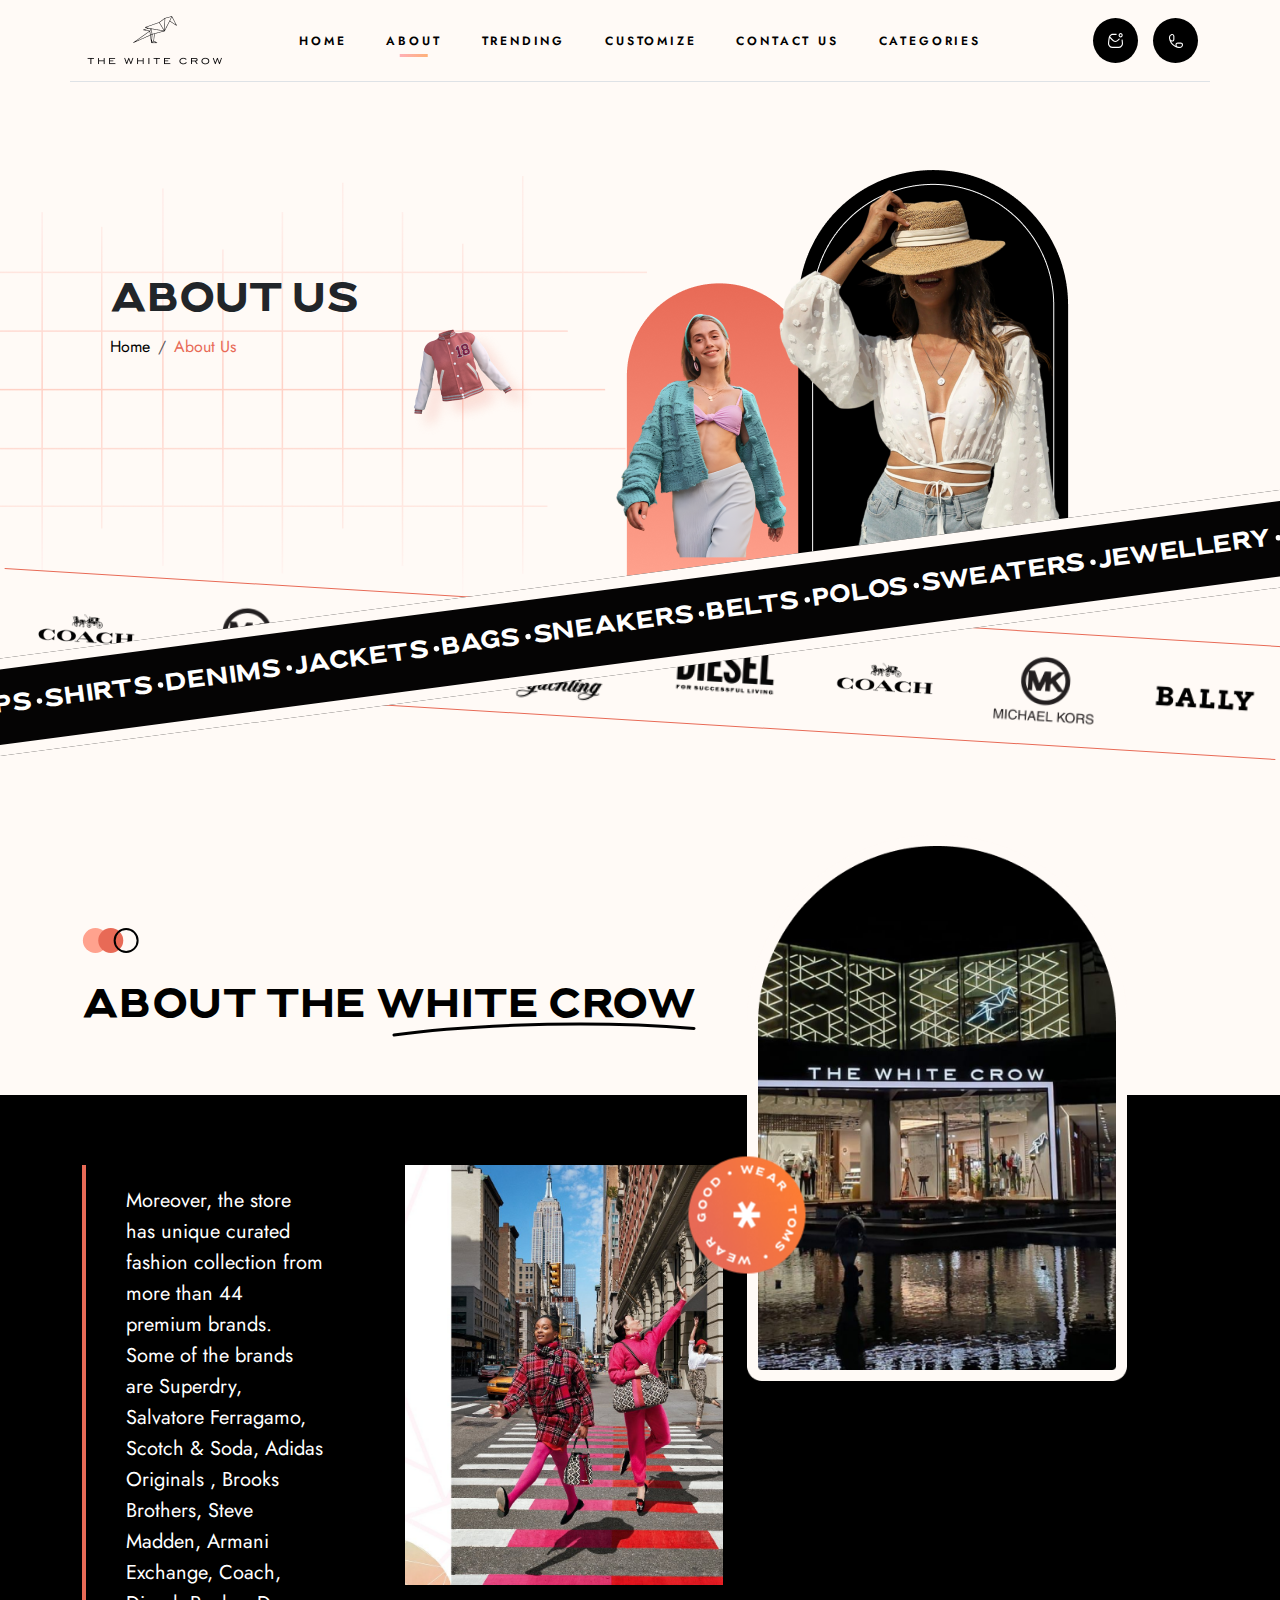
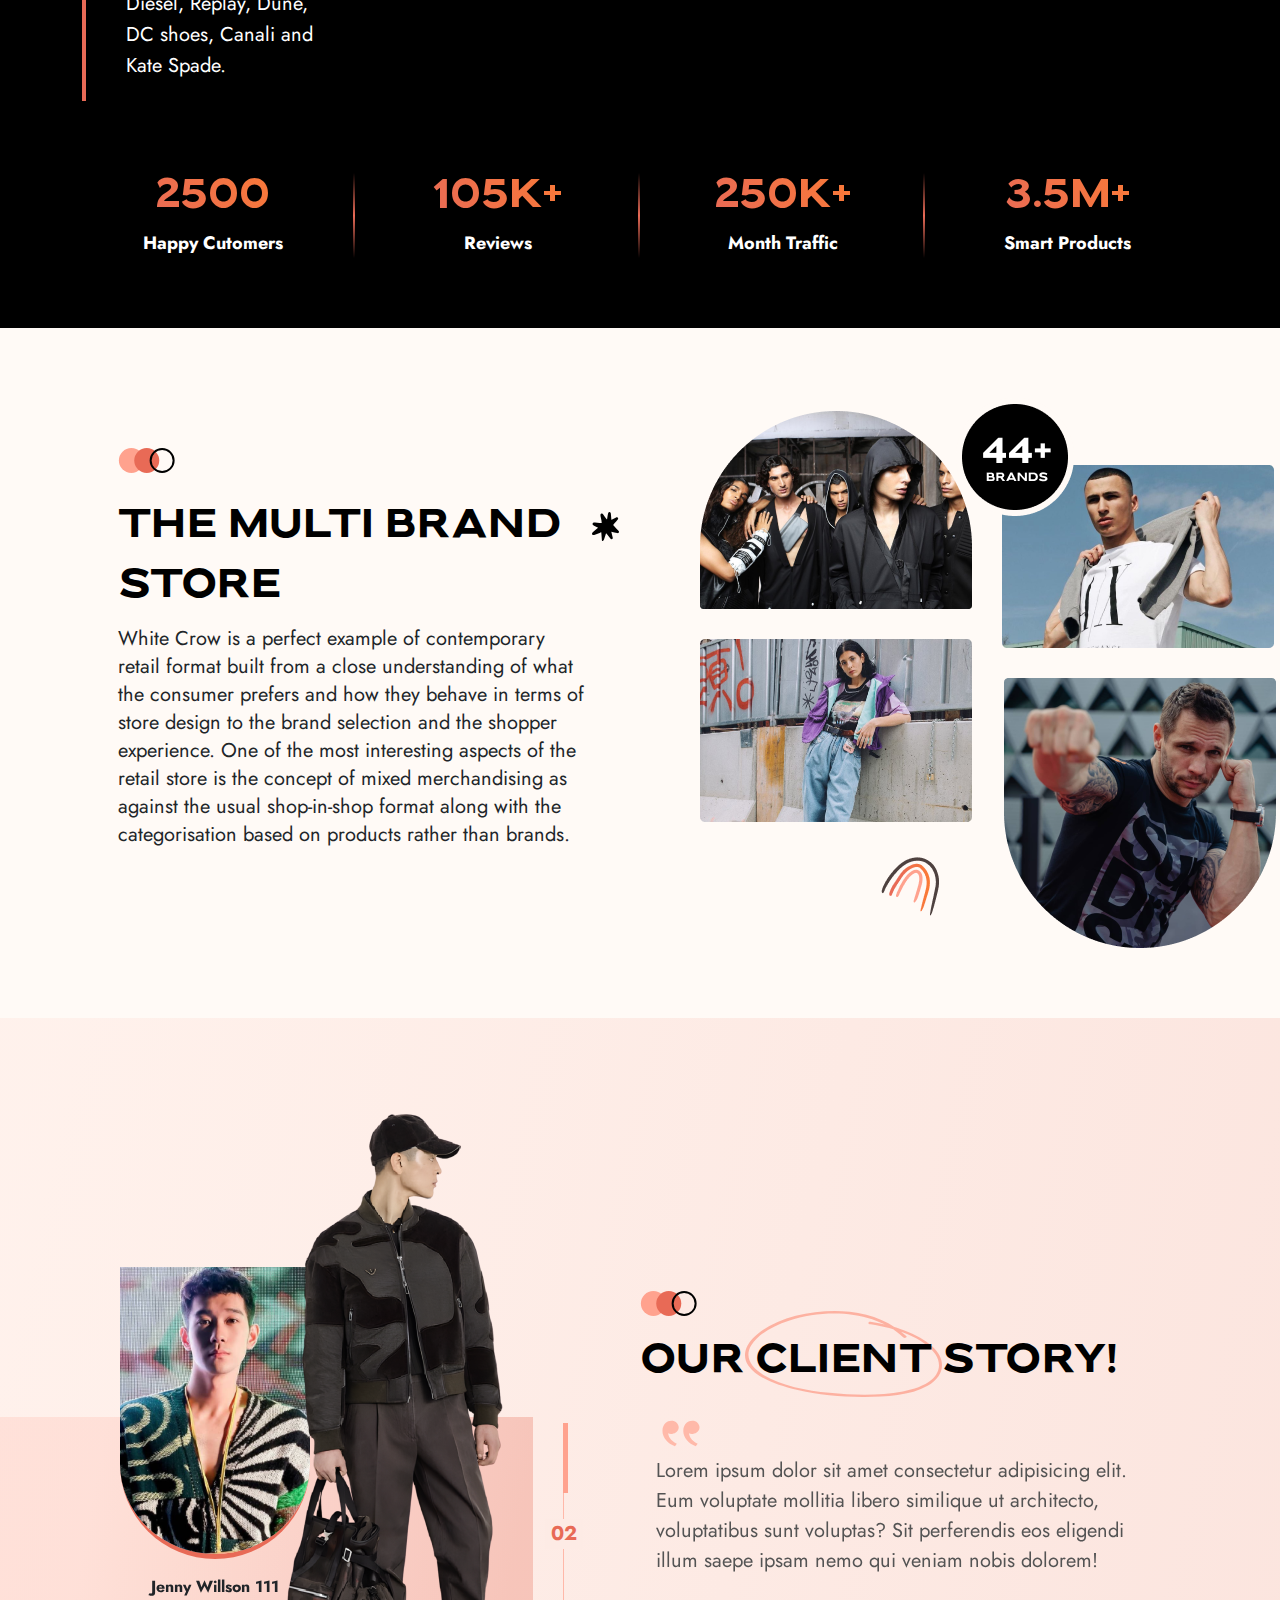
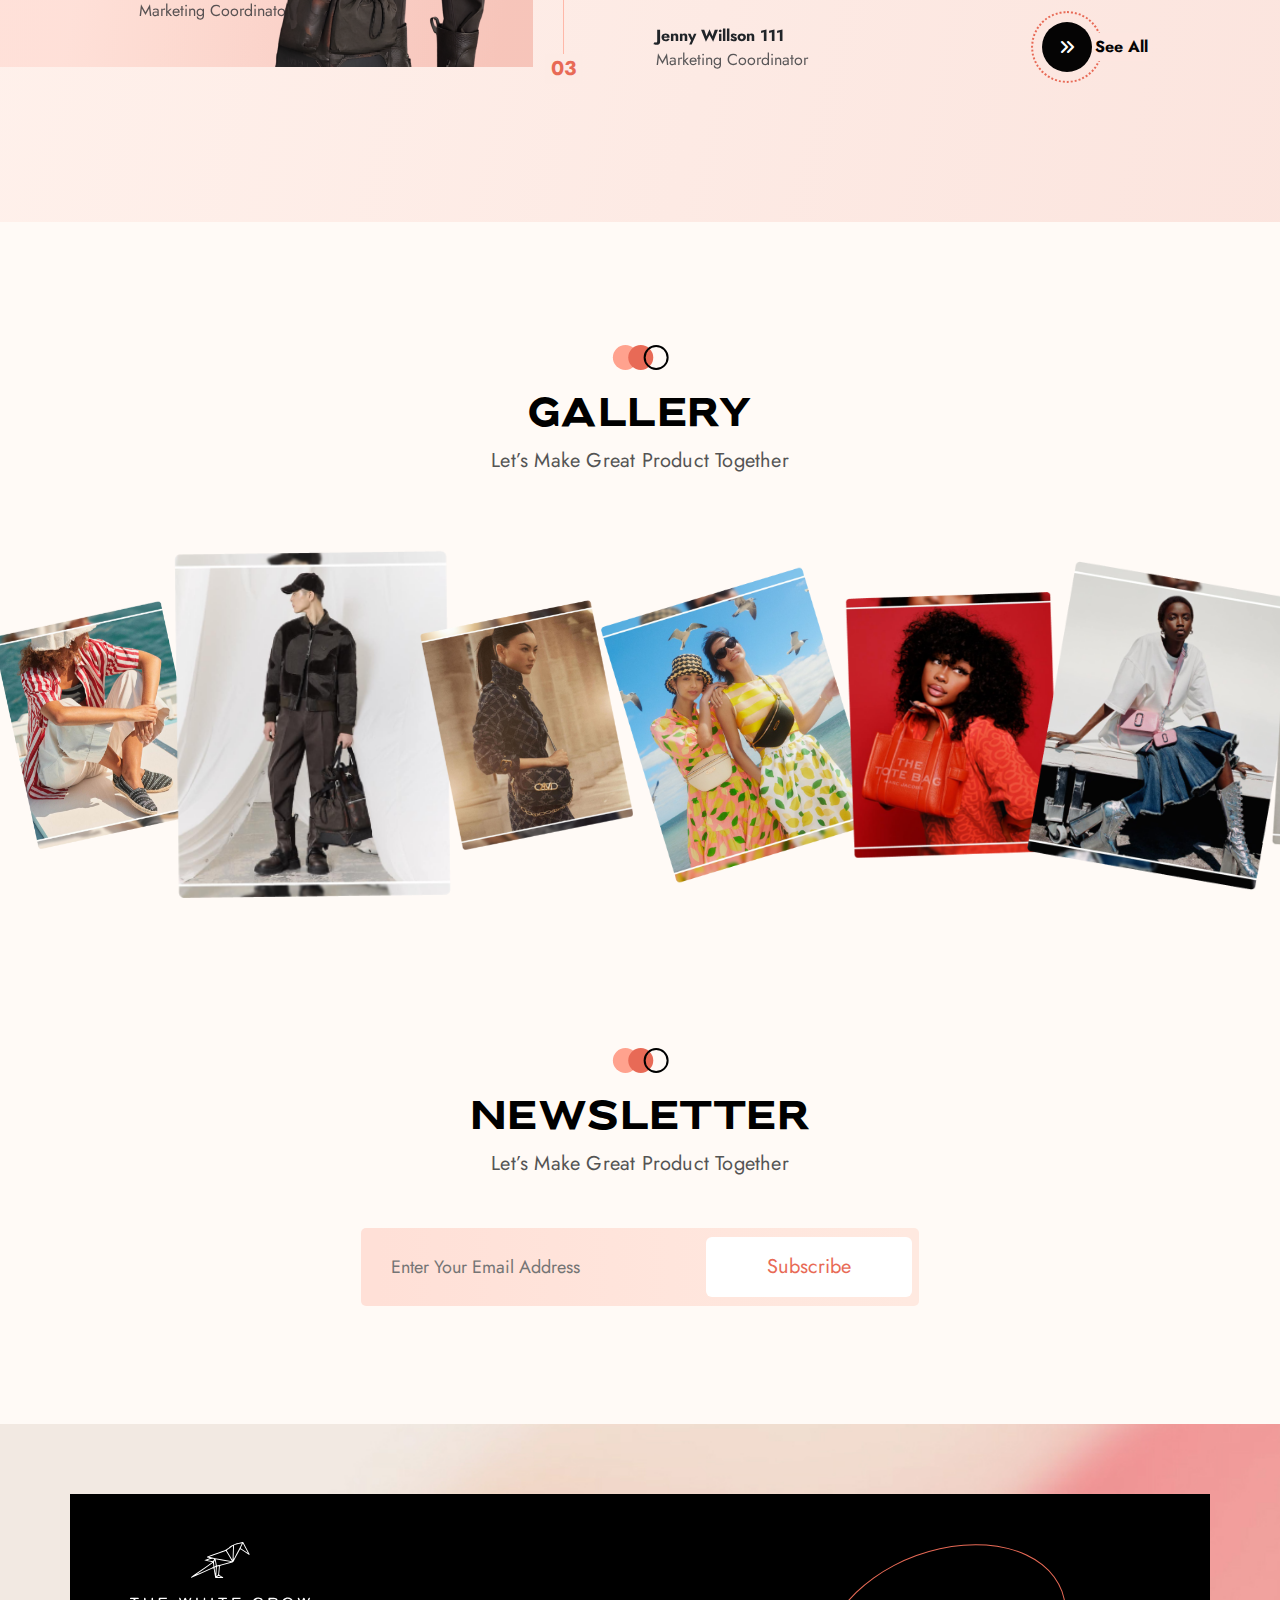
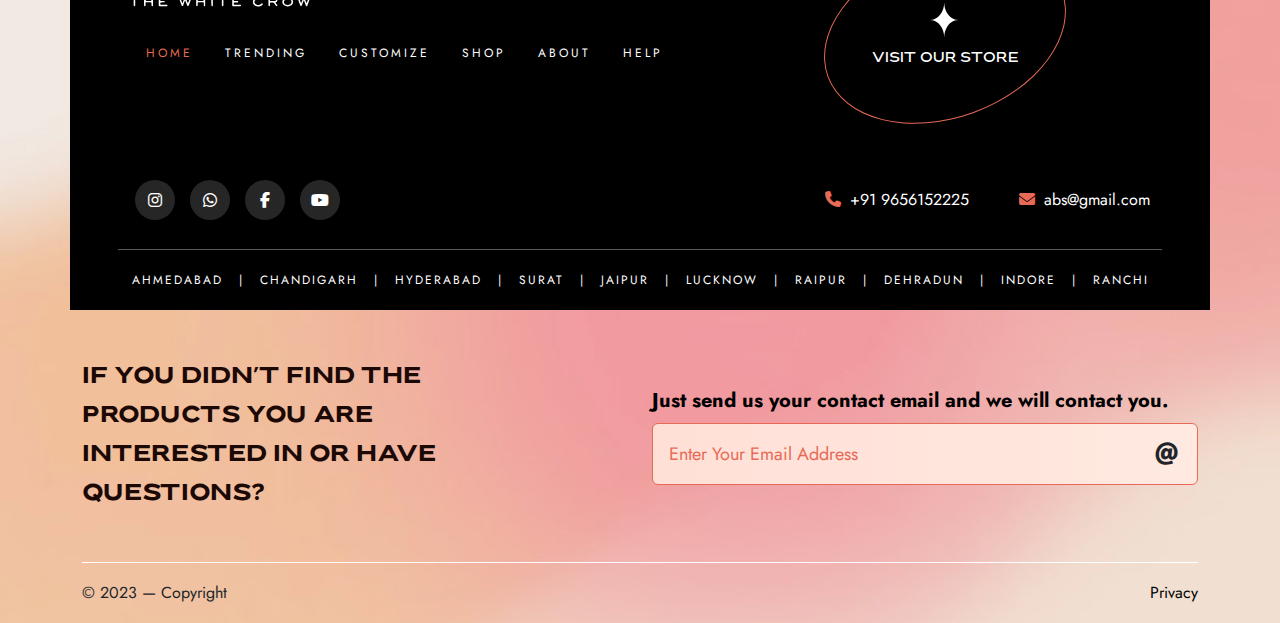
==== commit 57f71297: "update" ====
--- a/about.html
+++ b/about.html
@@ -65,8 +65,8 @@
                         </div>
                     </div>
                     <div class="col-lg-2 col-auto side_icon text-end pe-0 order-0 order-lg-1">
-                        <a href="#"><i class="fa-regular fa-envelope"></i></a>
-                        <a href="#"><i class="fa-solid fa-phone"></i></a>
+                        <a href="#"><img src="image/email_icon.svg" alt=""></a>
+                        <a href="#"><img src="image/call_icon.svg" alt=""></a>
                     </div>
                 </div>
             </nav>
@@ -81,14 +81,9 @@
         <!-- start banner -->
         <div class="container-fluid px-0">
             <div class="breadcrumbs position-relative">
-                <!-- <picture>
-                    <source srcset="image/mobile_hero.png" media="(max-width:640px)">
-                    <img src="image/CATEGORIES.png" width="100%" alt="">
-                </picture> -->
                 <img src="image/breadcrumb_lady.png" class="breadcrumb_lady" alt="">
                 <img src="image/breadcrumb_shirt.png" class="breadcrumb_shirt" alt="">
                 <section class="pro_tag_list breadcrumb_tag mb-1">
-                    <!-- <marquee class="d-block" behavior=""> -->
                         <span>tops</span>
                         <span>shirts</span>
                         <span>denims</span>
@@ -106,10 +101,8 @@
                         <span>shirts</span>
                         <span>denims</span>
                         <span>jackets</span>
-                    <!-- </marquee> -->
                 </section>
                 <section class="breadcrumb_logo">
-                    <!-- <marquee> -->
                         <img src="image/logo1.png" alt="">
                         <img src="image/logo2.png" alt="">
                         <img src="image/logo3.png" alt="">
@@ -120,7 +113,6 @@
                         <img src="image/logo3.png" alt="">
                         <img src="image/logo4.png" alt="">
                         <img src="image/logo5.png" alt="">
-                    <!-- </marquee> -->
                 </section>
                 <div class="bread_title">
                     <p class="h1">About Us</p>
@@ -168,21 +160,21 @@
                             <img src="image/image 215.png" class="left_round_img" alt="">
                         </div>
                     </div>
-                    <div class="row g-4 mt-5" id="counter">
-                        <div class="col-lg-3">
-                            <p class="h1 count percent" data-count="2500">0</p>
+                    <div class="row g-4 mt-5" id="counter-container">
+                        <div class="col-lg-3 single_count position-relative">
+                            <p class="h1 count percent" data-count="2500">2500</p>
                             <span>Happy Cutomers</span>
                         </div>
-                        <div class="col-lg-3">
-                            <p class="h1 count percent" data-count="105">0</p>
+                        <div class="col-lg-3 single_count position-relative">
+                            <p class="h1 count percent" data-count="105">105</p>
                             <span>Reviews</span>
                         </div>
-                        <div class="col-lg-3">
-                            <p class="h1 count percent" data-count="250">0</p>
+                        <div class="col-lg-3 single_count position-relative">
+                            <p class="h1 count percent" data-count="250">250</p>
                             <span>Month Traffic</span>
                         </div>
-                        <div class="col-lg-3">
-                            <p class="h1 count percent" data-count="3.5">0</p>
+                        <div class="col-lg-3 single_count position-relative">
+                            <p class="h1 count percent" data-count="3.5">3.5</p>
                             <span>Smart Products</span>
                         </div>
                     </div>
@@ -195,7 +187,7 @@
             <div class="container">
                 <div class="row">
                     <div class="col-lg-6 col-12 px-5">
-                        <div class="sec_title text-start pb-0">
+                        <div class="sec_title text-start pb-0 position-relative">
                             <svg xmlns="http://www.w3.org/2000/svg" width="57" height="25" viewBox="0 0 57 25" fill="none" class="d-block title_dots">
                                 <ellipse cx="13.3712" cy="12.5" rx="12.4982" ry="12.5" fill="#FFA28E"/>
                                 <ellipse cx="28.7521" cy="12.5" rx="12.4982" ry="12.5" fill="#E86A56"/>
@@ -203,7 +195,8 @@
                             </svg>
                             <p class="h1 mt-4 position-relative lh-base d-inline-block text-center text-md-start">
                                 The multi brand store
-                            </p>     
+                            </p>    
+                            <img src="image/about_shape.svg" class="position-absolute top-50" alt=""> 
                         </div>
                         <p class="fs-5">
                             White Crow is a perfect example of contemporary retail format built from a close understanding of what the consumer prefers and how they behave in terms of store design to the brand selection and the shopper experience.
@@ -231,9 +224,14 @@
                             <ellipse cx="28.7521" cy="12.5" rx="12.4982" ry="12.5" fill="#E86A56"/>
                             <path d="M55.635 12.5C55.635 18.8514 50.487 24 44.1368 24C37.7867 24 32.6387 18.8514 32.6387 12.5C32.6387 6.14859 37.7867 1 44.1368 1C50.487 1 55.635 6.14859 55.635 12.5Z" stroke="black" stroke-width="2"/>
                         </svg>
-                        <p class="h1 mt-4 position-relative">
-                            Our Client Story!
-                            <span class="position-absolute translate-middle top-50 z-n1 client_circle"><img src="image/client_circle.svg" alt=""></span>
+                        <p class="h1 mt-4 ">
+                            Our
+                            <span class="position-relative">
+                                Client
+                                <span class="position-absolute z-n1 client_circle"><img src="image/client_circle.svg" alt=""></span>
+                            </span>
+                             Story!
+                            
                         </p>                    
                     </div>
                 </div> 
@@ -259,7 +257,7 @@
                                 </div>
                                 <div class="col-lg-5 col-12 order-lg-1 order-0 mx-auto px-3 position-relative">
                                     <img src="image/comma.svg" class="comma_icon" alt="">
-                                    <p>
+                                    <p class="review_text">
                                         Lorem ipsum dolor sit amet consectetur adipisicing elit. Eum voluptate mollitia libero similique ut architecto, voluptatibus sunt voluptas? Sit perferendis eos eligendi illum saepe ipsam nemo qui veniam nobis dolorem!
                                     </p>
                                     <div class="pt-lg-5 pt-3 d-flex align-items-center justify-content-between">
@@ -291,7 +289,7 @@
                                 </div>
                                 <div class="col-lg-5 col-12 order-lg-1 order-0 mx-auto px-3 position-relative">
                                     <img src="image/comma.svg" class="comma_icon" alt="">
-                                    <p>
+                                    <p class="review_text">
                                         Lorem ipsum dolor sit amet consectetur adipisicing elit. Eum voluptate mollitia libero similique ut architecto, voluptatibus sunt voluptas? Sit perferendis eos eligendi illum saepe ipsam nemo qui veniam nobis dolorem!
                                     </p>
                                     <div class="pt-lg-5 pt-3 d-flex align-items-center justify-content-between">
@@ -323,7 +321,7 @@
                                 </div>
                                 <div class="col-lg-5 col-12 order-lg-1 order-0 mx-auto px-3 position-relative">
                                     <img src="image/comma.svg" class="comma_icon" alt="">
-                                    <p>
+                                    <p class="review_text">
                                         Lorem ipsum dolor sit amet consectetur adipisicing elit. Eum voluptate mollitia libero similique ut architecto, voluptatibus sunt voluptas? Sit perferendis eos eligendi illum saepe ipsam nemo qui veniam nobis dolorem!
                                     </p>
                                     <div class="pt-lg-5 pt-3 d-flex align-items-center justify-content-between">
@@ -387,7 +385,7 @@
         </section>
 
         <!-- Newsletter -->
-        <section class="newsletter mb-5 text-center">
+        <section class="newsletter spacer-bottom mb-5 text-center">
             <div class="container">
                 <div class="sec_title">
                     <svg xmlns="http://www.w3.org/2000/svg" width="57" height="25" viewBox="0 0 57 25" fill="none">
@@ -474,11 +472,11 @@
                         <p class="info_title">If you didn’t find the products
                             you are interested in or have questions?</p>
                     </div>
-                    <div class="col-md-5 ms-auto">
+                    <div class="col-md-6 ms-auto">
                         <p class="fw-bold mb-2 text-black fs-5">Just send us your contact email and we will contact you.</p>
                         <form class="position-relative">
-                            <input type="text" class="rounded-2 p-3 txt_box " placeholder="Enter your email address">
-                            <span class="foot_txt">@</span>
+                            <input type="text" class="rounded-2 p-3 txt_box email_txt" placeholder="Enter your email address">
+                            <span class="foot_txt fw-bold">@</span>
                         </form>
                     </div>
                 </div>
--- a/css/style.css
+++ b/css/style.css
@@ -124,14 +124,14 @@
 /* Start Header */
 
 .side_icon a{
-    background-color: var(--txtBlack);
+    background-color: #000;
     height: 45px;
     width: 45px;
     color: var(--white);
-    text-align:  center;
+    display: inline-flex;
+    justify-content: center;
     align-items: center;
     border-radius: 50%;
-    line-height: 50px;
     margin-left: 10px;
     transition: .3s;
 }
@@ -843,15 +843,18 @@
     padding: 10px;
     background-color: white;
     border-radius: 10px;
-    justify-content: space-around;
+    justify-content: space-between;
 }
 .product_tab .nav-link{
     color: #000;
     padding: 10px 20px;
+    font-size: 21px;
+    /* width: 148px; */
 }
 .product_tab .nav-link.active{
     color: white;
-    background-color: var(--themeOrange);
+    border-radius: 5px;
+    background: var(--2, linear-gradient(64deg, #E86A56 21.64%, #FF7E2E 94.6%));
 }
 .cate_single_pro{
     position: relative;
@@ -867,7 +870,7 @@
 }
 .cate_name_btn{
     padding: 15px 20px;
-    border: 2px white solid;
+    border: 1px white solid;
     position: absolute;
     left: 50%;
     translate: -50% -50%;
@@ -877,10 +880,13 @@
     width: 80%;
     text-transform: uppercase;
     cursor: pointer;
-    transition: .3s;
-    &:hover{
-        background-color: var(--themeOrange);
-    }
+    border-radius: 5px;
+    transition: .3s;
+    
+}
+.cate_single_pro:hover .cate_name_btn{
+        background: linear-gradient(64deg, rgba(232, 106, 86, 0.70) 21.64%, rgba(255, 126, 46, 0.70) 94.6%);
+        backdrop-filter: blur(8px);
 }
 .breadcrumbs{
     height: 700px;
@@ -939,6 +945,8 @@
     padding: 20px 20px 20px 40px;
     border-left: 4px var(--themeOrange) solid;
     color: white;
+    font-size: 20px;
+    line-height: 31px;
 }
 .about_center_img{
     height: 420px;
@@ -952,23 +960,48 @@
 .left_round_img{
     position: absolute;
     top: -330px;
-}
-
-#counter{
+    width: 80%;
+}
+.wear_lable{
+    top: 50px;
+}
+
+#counter-container{
     color: white;
     text-align: center;
 }
-#counter div:nth-child(2) .count.percent::after,
-#counter div:nth-child(3) .count.percent::after{
+.single_count span{
+    display: inline-block;
+    font-size: 18px;
+    font-weight: bold;
+}
+.single_count::before{
+    content: '';
+    width: 2px;
+    height: 100%;
+    position: absolute;
+    right: 0;
+    top: 0;
+    background-image: linear-gradient(#000, #E86A56, #000);
+}
+.single_count:last-child::before{
+    display: none;
+}
+#counter-container div:nth-child(2) .count.percent::after,
+#counter-container div:nth-child(3) .count.percent::after{
     content: 'K+';
 }
-#counter div:nth-child(4) .count.percent::after{
+#counter-container div:nth-child(4) .count.percent::after{
     content: 'M+';
 }
-#counter .count.percent{
-    color: var(--themeOrange);
+#counter-container .count.percent{
+    /* color: var(--themeOrange); */
     font-family: var(--fontDown);
     font-weight: bold;
+    background: var(--2, linear-gradient(64deg, #E86A56 21.64%, #FF7E2E 94.6%));
+    background-clip: text;
+    -webkit-background-clip: text;
+    -webkit-text-fill-color: transparent;
 }
 #gallery .owl-stage .owl-stage-outer{
     height: 400px;
@@ -1140,11 +1173,58 @@
     width: 87%;
     margin: 0 auto;
 }
+.customize_small_img{
+    display: grid;
+    grid-template-columns: repeat(7,1fr);
+    padding: 70px 0;
+}
 .customize_wave_line{
     position: absolute;
     left: 50%;
     bottom: -15px;
     transform: translateX(-50%);
+}
+.single_small{
+    overflow: hidden;
+    border-radius: 50px;
+    height: 92px;
+    width: 272px;
+    border: 7px solid #FFF;
+    position: relative;
+    /* display: inline-block; */
+}
+.single_small img{
+    border-radius: 50px;
+}
+.single_small:nth-child(2){
+    transform: rotate(20deg) translateX(-40px);
+    z-index: 1;
+}
+.single_small:nth-child(3){
+    transform: translate(-69px,69px);
+    z-index: 1;
+}
+.single_small:nth-child(4){
+    transform: rotate(-15deg) translate(-172px,-68px);
+    z-index: 1;
+}
+.single_small:nth-child(5){
+    transform: rotate(10deg) translate(-248px,83px);
+    z-index: 1;
+}
+.single_small:nth-child(6){
+    transform: rotate(5deg) translate(-300px,9px);
+    z-index: 1;
+}
+.single_small:nth-child(7){
+    transform: rotate(5deg) translate(-320px,97px);
+    z-index: 1;
+}
+.personalize_img{
+    border-radius: 300px 300px 5px 5px;
+    border: 10px solid #FFF;
+    box-shadow: 44px 56px 87px 0px #FFE1DD;
+
 }
 
 /* ---------------------Contact Us-------------------------- */
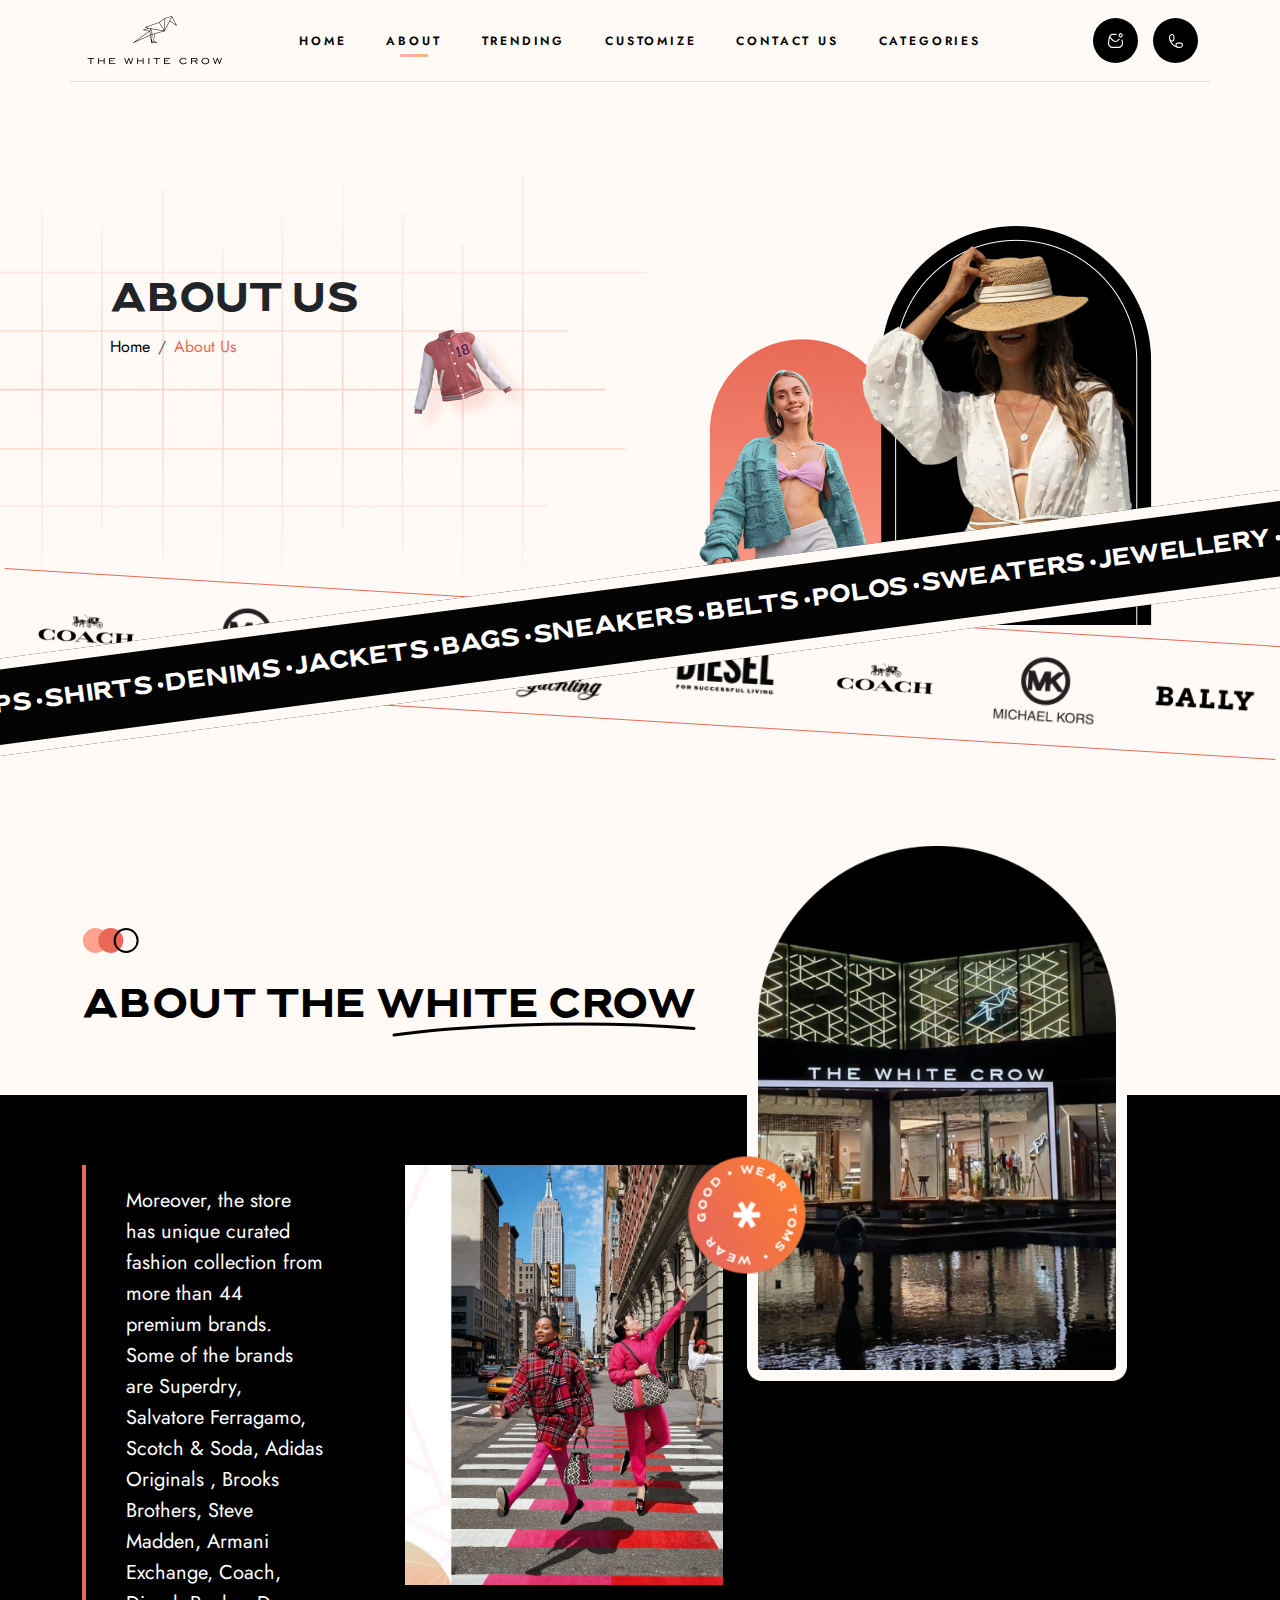
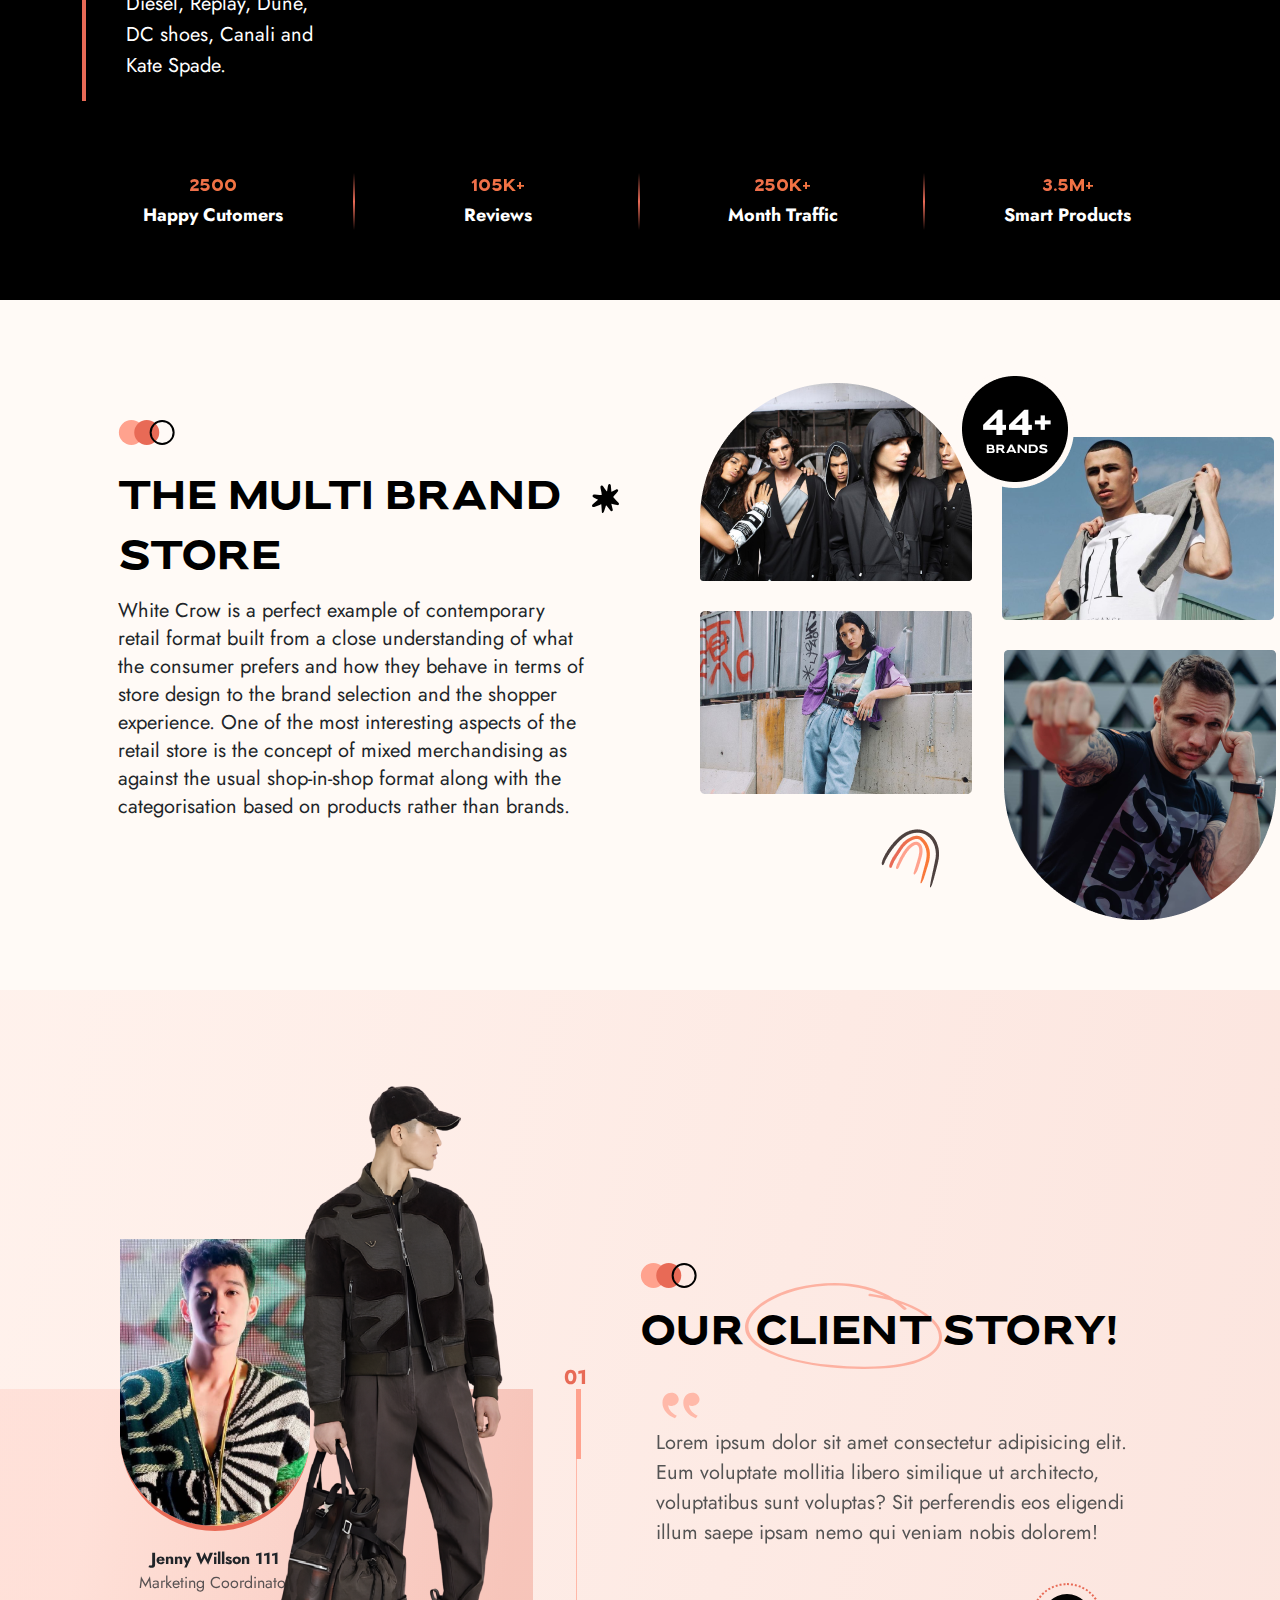
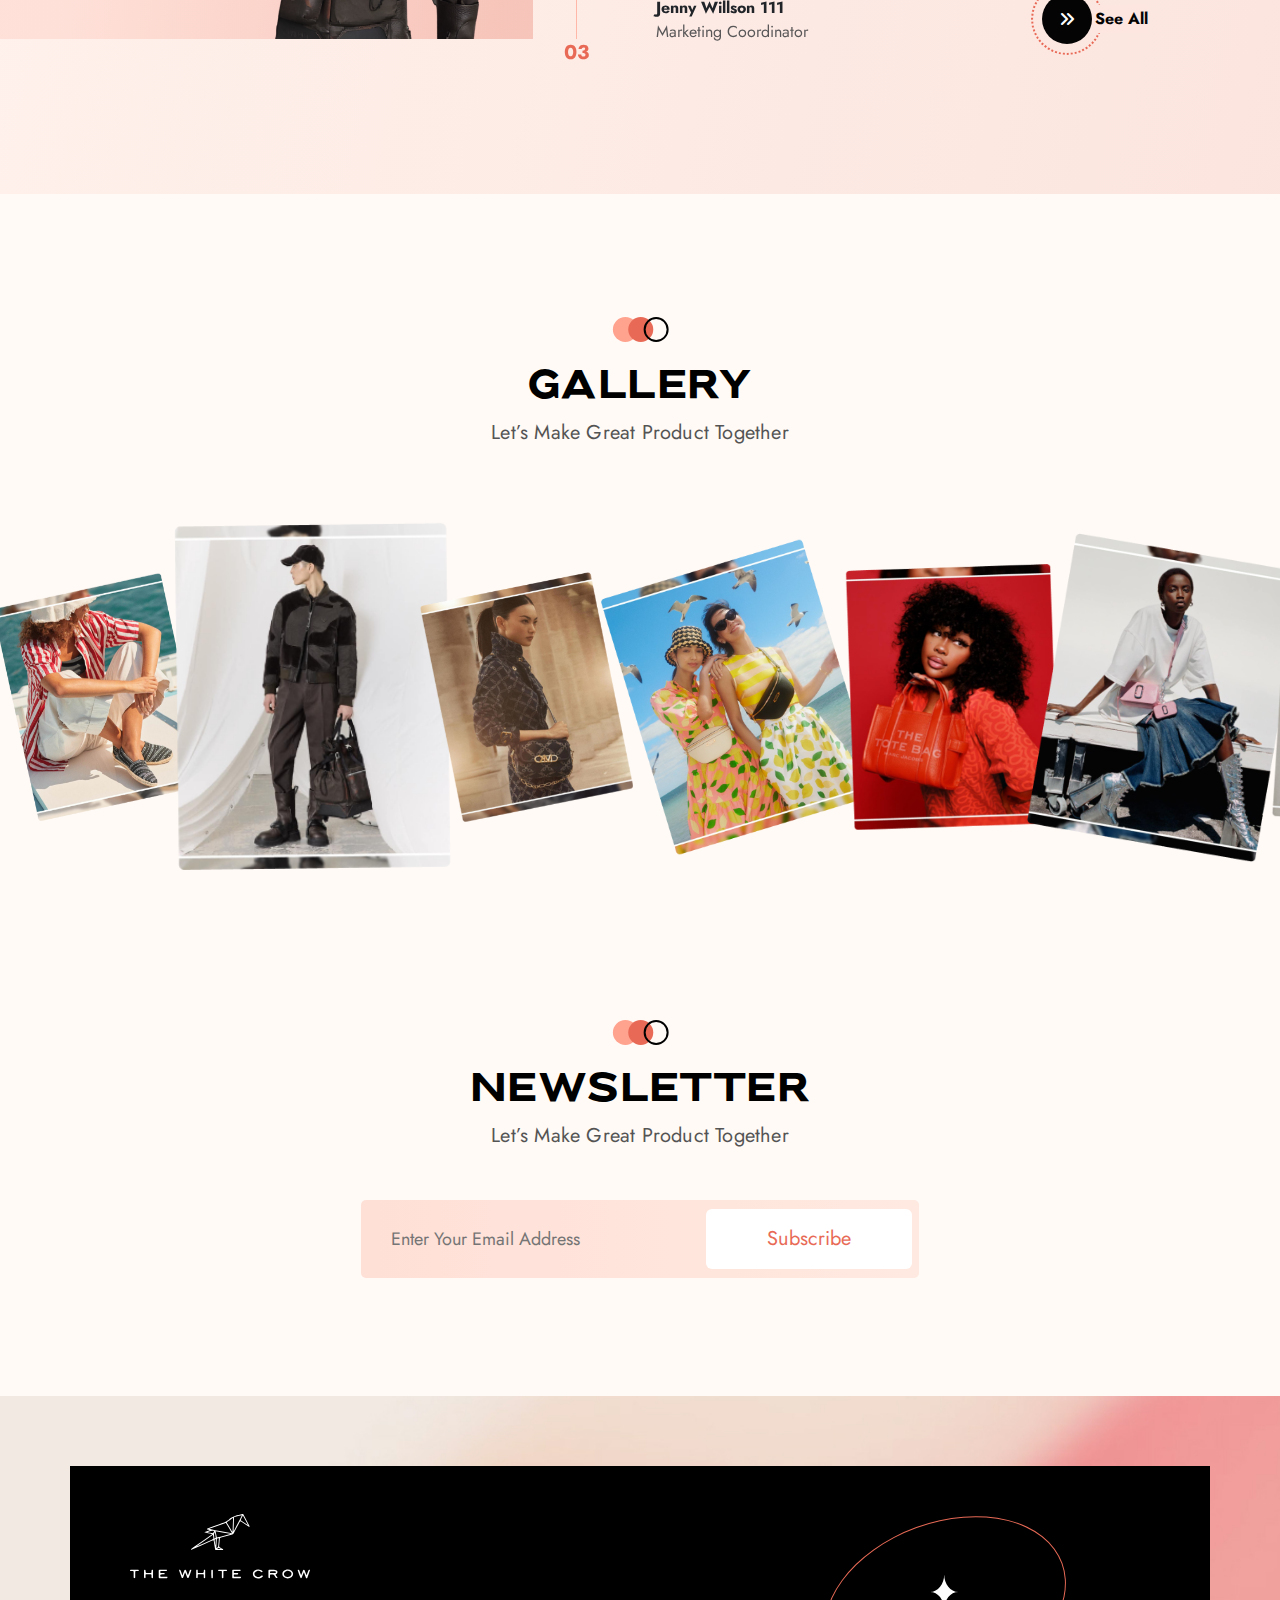
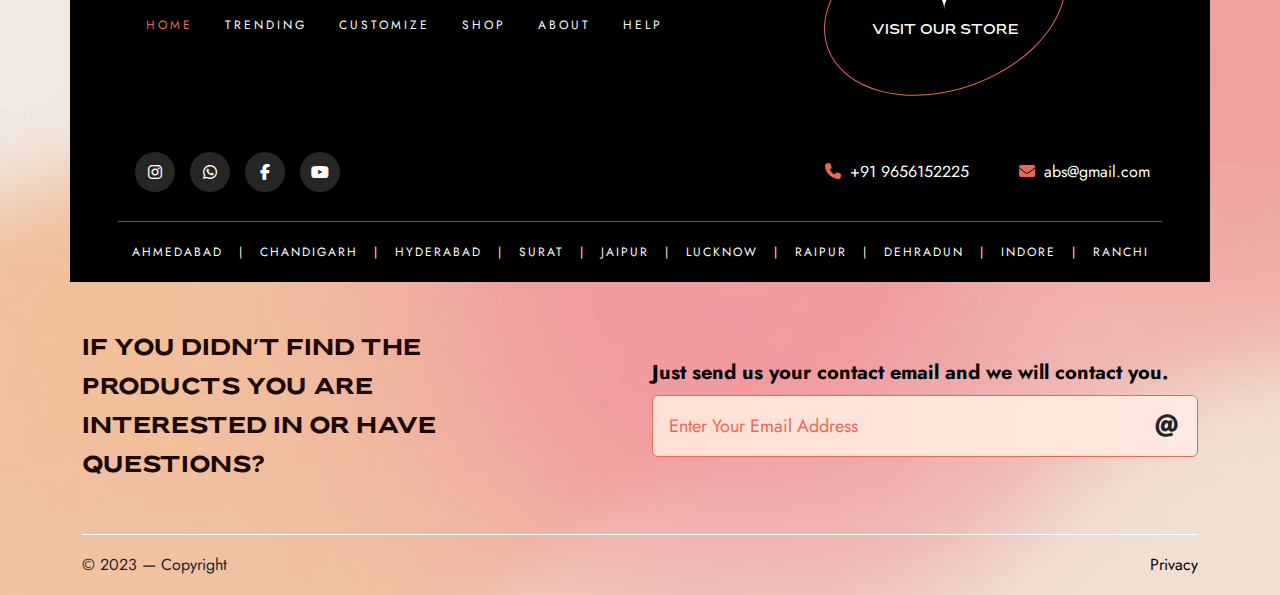
==== commit 9e12d782: "updates" ====
--- a/about.html
+++ b/about.html
@@ -160,21 +160,21 @@
                             <img src="image/image 215.png" class="left_round_img" alt="">
                         </div>
                     </div>
-                    <div class="row g-4 mt-5" id="counter-container">
+                    <div class="row g-md-4 gy-5 mt-5" id="counter-container">
                         <div class="col-lg-3 single_count position-relative">
-                            <p class="h1 count percent" data-count="2500">2500</p>
+                            <p class=" count percent" data-count="2500">2500</p>
                             <span>Happy Cutomers</span>
                         </div>
                         <div class="col-lg-3 single_count position-relative">
-                            <p class="h1 count percent" data-count="105">105</p>
+                            <p class=" count percent" data-count="105">105</p>
                             <span>Reviews</span>
                         </div>
                         <div class="col-lg-3 single_count position-relative">
-                            <p class="h1 count percent" data-count="250">250</p>
+                            <p class=" count percent" data-count="250">250</p>
                             <span>Month Traffic</span>
                         </div>
                         <div class="col-lg-3 single_count position-relative">
-                            <p class="h1 count percent" data-count="3.5">3.5</p>
+                            <p class=" count percent" data-count="3.5">3.5</p>
                             <span>Smart Products</span>
                         </div>
                     </div>
--- a/css/style.css
+++ b/css/style.css
@@ -455,26 +455,18 @@
 }
 .why_choose_img{
     position: relative;
-    &::before{
-        content: '*';
-        position: absolute;
-        top: 27%;
-        left: 27px;
-        z-index: 1;
-        font-size: 150px;
-        color: white;
-        font-weight: bold;
-    }
-    &::after{
-        content: '*';
-        position: absolute;
-        top: -20%;
-        right: -20px;
-        z-index: 1;
-        font-size: 150px;
-        color: var(--themeOrange);
-        font-weight: bold;
-    }
+}
+.white_star{
+    position: absolute;
+    top: 27%;
+    left: 27px;
+    z-index: 1;
+}
+.orange_star{
+    position: absolute;
+    top: -20%;
+    right: -20px;
+    z-index: 1;
 }
     
 /* Discount */
@@ -614,9 +606,9 @@
 #testimonial .owl-dots{
     margin: 0;
     position: absolute;
-    left: 42%;
-    bottom: -12px;
-    height: 270px;
+    left: 45%;
+    bottom: 5px;
+    height: 250px;
     display: flex;
     flex-direction: column;
     justify-content: space-between;
@@ -624,57 +616,41 @@
     &::before{
         content: '';
         width: 1px;
-        /* height: 100%; */
         background: rgba(255, 162, 142, 0.70);
         position: absolute;
-        top: 25px;
-        bottom: 25px;
-        left: 25px;
+        top: 0;
+        bottom: 0;
+        left: 0;
     }
-    
 }
 #testimonial .owl-dots .owl-dot{
     display: block;
-    position: relative;
-    
-}
-#testimonial .owl-dots .owl-dot button{
-    /* background-color: var(--txtBlack); */
-    background-color: #fdebe5;
-    border: none;
-    /* border-radius: 50%; */
-    /* height: 40px; */
-    /* width: 40px; */
-    color: var(--themeOrange);
-    margin-left: 7px;
+    position: relative; 
+}
+#testimonial .owl-dots .owl-dot span{
+    height: 70px;
+    width: 5px;
+    background-color: transparent;
+    transition: .3s;
+    border-radius: 0;
+    margin: 0;
+}
+#testimonial .owl-dots .owl-dot.active span{
+    background-color: #FFA28E;
+}
+.item_count_start{
+    color: #E86A56;
     font-size: 20px;
     font-weight: bold;
-}
-#testimonial .owl-dots .owl-dot.active button{
-    /* display: none; */
-    text-indent: 100px;
-    white-space: nowrap;
-    overflow: hidden;
-
-    position: absolute;
-    top: 50%;
-    left: 18px;
-    transform: translateY(-50%);
-    padding: 0;
-    height: 70px;
-    width: 5px;
-    background-color: #FFA28E;
-    transition: .3s;
-}
-#testimonial .owl-dots .owl-dot:nth-child(1).active button{
-    top: 9px;
-    transform: translateY(0);
-}
-#testimonial .owl-dots .owl-dot:nth-child(3).active button{
-    top: auto;
-    bottom: 9px;
-    transform: translateY(0);
-}
+    position: absolute;
+    bottom: -23px;
+    left: 44.1%;
+    height: 303px;
+    display: flex;
+    justify-content: space-between;
+    flex-direction: column;
+}
+
 
 /* Client Logo */
 .logo_box{
--- a/css/responsive.css
+++ b/css/responsive.css
@@ -76,7 +76,7 @@
         font-size: 30px;
     }
     .sec_title p.sub_title{
-        font-size: 16px;
+        font-size: 18px;
         width: 75%;
     }
     .sec_title::before,
@@ -92,7 +92,7 @@
         z-index: 0;
     }
     .discount_side_img img{
-        width: 70% !important; 
+        width: 100% !important; 
         margin: 0 auto;
     }
     .explore{
@@ -103,9 +103,9 @@
 }
 
 @media screen and (max-width:575px) {
-    .spacer{
+    /* .spacer{
         padding: 40px 0;
-    }
+    } */
     .navbar-toggler{
         padding: 5px;
     }
@@ -137,7 +137,9 @@
         left: 20px;
     }
     .time_counter{
-        font-size: 20px;
+        font-size: 32px;
+        justify-content: space-between;
+        margin: 25px 0;
     }
     .time_label{
         margin: 3px;
@@ -154,7 +156,7 @@
         display: none;
     }
     .txt_box{
-        padding: 15px;
+        padding: 22px;
     }
     .news_submit{
         padding: 10px 15px;
@@ -218,6 +220,48 @@
     }
     .left_client_box{
         margin-top: 100px;
+    }
+    .client_circle {
+        left: -3px;
+        bottom: -13px;
+    }
+    .client_circle img{
+        width: 150px;
+    }
+    #testimonial .owl-dots{
+        left: 50%;
+        top: 50px;
+        transform: translateX(-50%);
+        width: 60%;
+        height: auto;
+        flex-direction: row;
+        justify-content: space-between;
+        position: relative;
+    
+        &::before{
+            content: '';
+            height: 1px;
+            width: 100%;
+            top: 5px;
+            left: 0;
+        }
+    }
+    #testimonial .owl-dots .owl-dot{
+        display: inline-block;
+    }
+    #testimonial .owl-dots .owl-dot span{
+        height: 5px;
+        width: 60px;
+    }
+    .item_count_start{
+        bottom: -62px;
+        left: 50%;
+        transform: translateX(-50%);
+        width: 80%;
+        height: auto;
+        display: flex;
+        justify-content: space-between;
+        flex-direction: row;
     }
 
     /* category page */
@@ -229,16 +273,43 @@
         justify-content: flex-start;
         white-space: nowrap;
     }
+
+    .breadcrumb_tag{
+        font-size: 13px;
+        padding: 10px 0;
+        border-width: 5px;
+    }
+    .breadcrumb_logo{
+        background-color: transparent;
+        overflow: hidden;
+    }
+    .breadcrumb_logo img{
+        height: 70px;
+        width: 70px;
+    }
     .bread_title{
         top: 100px;
         left: 50%;
         translate: -50% 0;
+        width: 80%;
+        text-align: center;
     }
     .bread_title .breadcrumb
     {
         justify-content: center;
     }
-
+    .breadcrumbs{
+        background-position: center top;
+    }
+    .breadcrumb_lady{
+        left: 5%;
+        bottom: 140px;
+        width: 90%;
+    }
+    .breadcrumb_shirt {
+        top: 23%;
+        left: 6%;
+    }
     .title_dots{
         margin: 0 auto;
     }
@@ -255,8 +326,23 @@
     .about_content .about_text{
         margin-bottom: 50px;
     }
-    #counter .count.percent{
-        font-size: 45px;
+    #counter-container .count.percent{
+        font-size: 45px !important;
+        background: transparent;
+        background-clip: initial;
+        -webkit-text-fill-color: #E86A56;
+    }
+    .single_count{
+        padding-bottom: 30px;
+    }
+    .single_count::before{
+        background-image: linear-gradient(to right,#000, #E86A56, #000);
+        width: 30%;
+        height: 2px;
+        left: 50%;
+        transform: translateX(-50%);
+        bottom: 0;
+        top: auto;
     }
     .about_center_img{
         padding: 0;
@@ -304,13 +390,21 @@
     .customize .sec_title h1{
         font-size: 30px;
     }
-    .customize_divider{
-        scale: 2;
-        padding-bottom: 50px;
+    .single_small{
+        width: 180px;
+        height: 80px;
+    }
+    .customize_small_img{
+        transform: translateX(-45%)
+    }
+    .personalize_img{
+        margin-bottom: 50px;
     }
     .all_map_location{
         text-align: center;
         margin-top: 0 !important;
+        background-image: none;
+        height: auto;
     }
     .location{
         position: static;
@@ -320,4 +414,26 @@
         width: 100%;
         margin-bottom: 30px;
     }
+    .why_choose .accordion-button{
+        font-size: 16px;
+        padding: 40px 0;
+    }
+    .why_choose .accordion-body{
+        font-size: 12px;
+    }
+    .why_choose_us{
+        background-position: right bottom;
+        background-size: 80%;
+    }
+    .why_choose_img{
+        margin-top: 100px;
+    }
+    .orange_star{
+        top: -80px;
+        right: 15%;
+        width: 39px;
+    }
+    .why_choose_img img{
+        width: 90% !important;
+    }
 }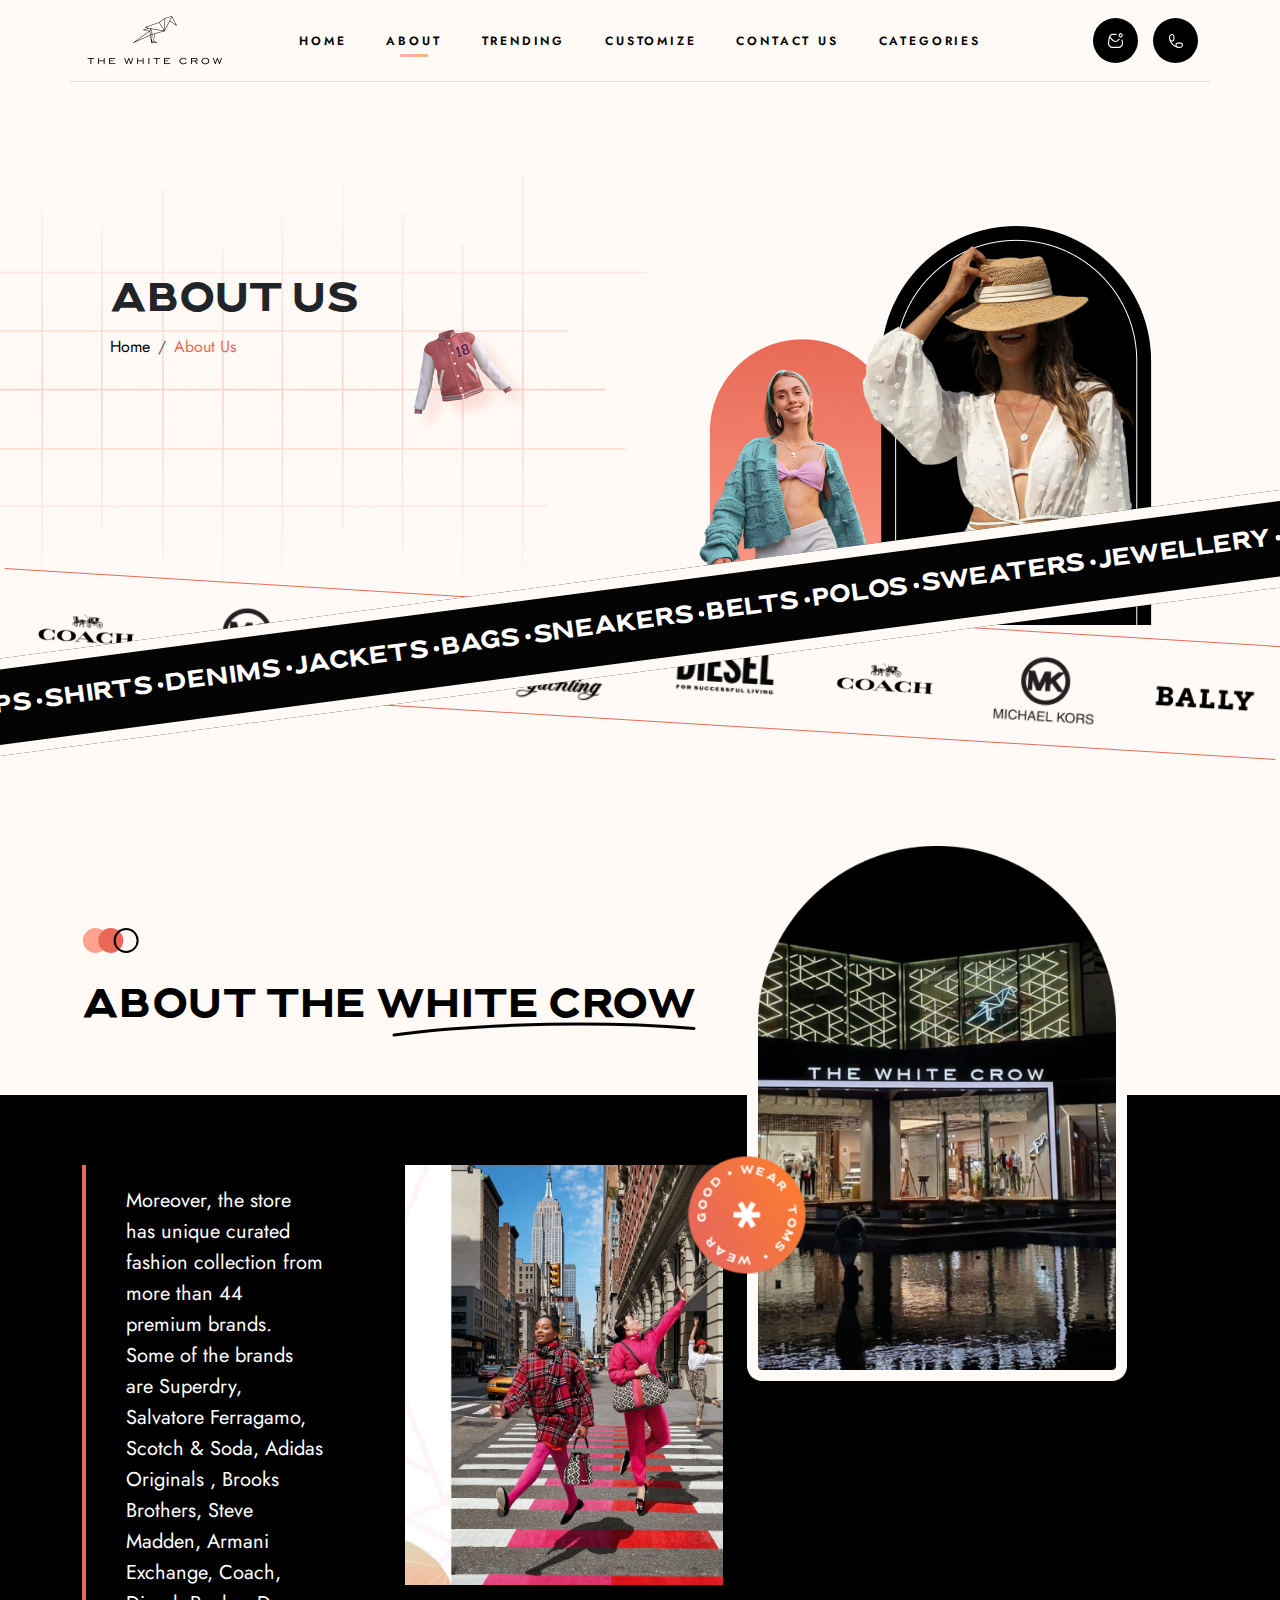
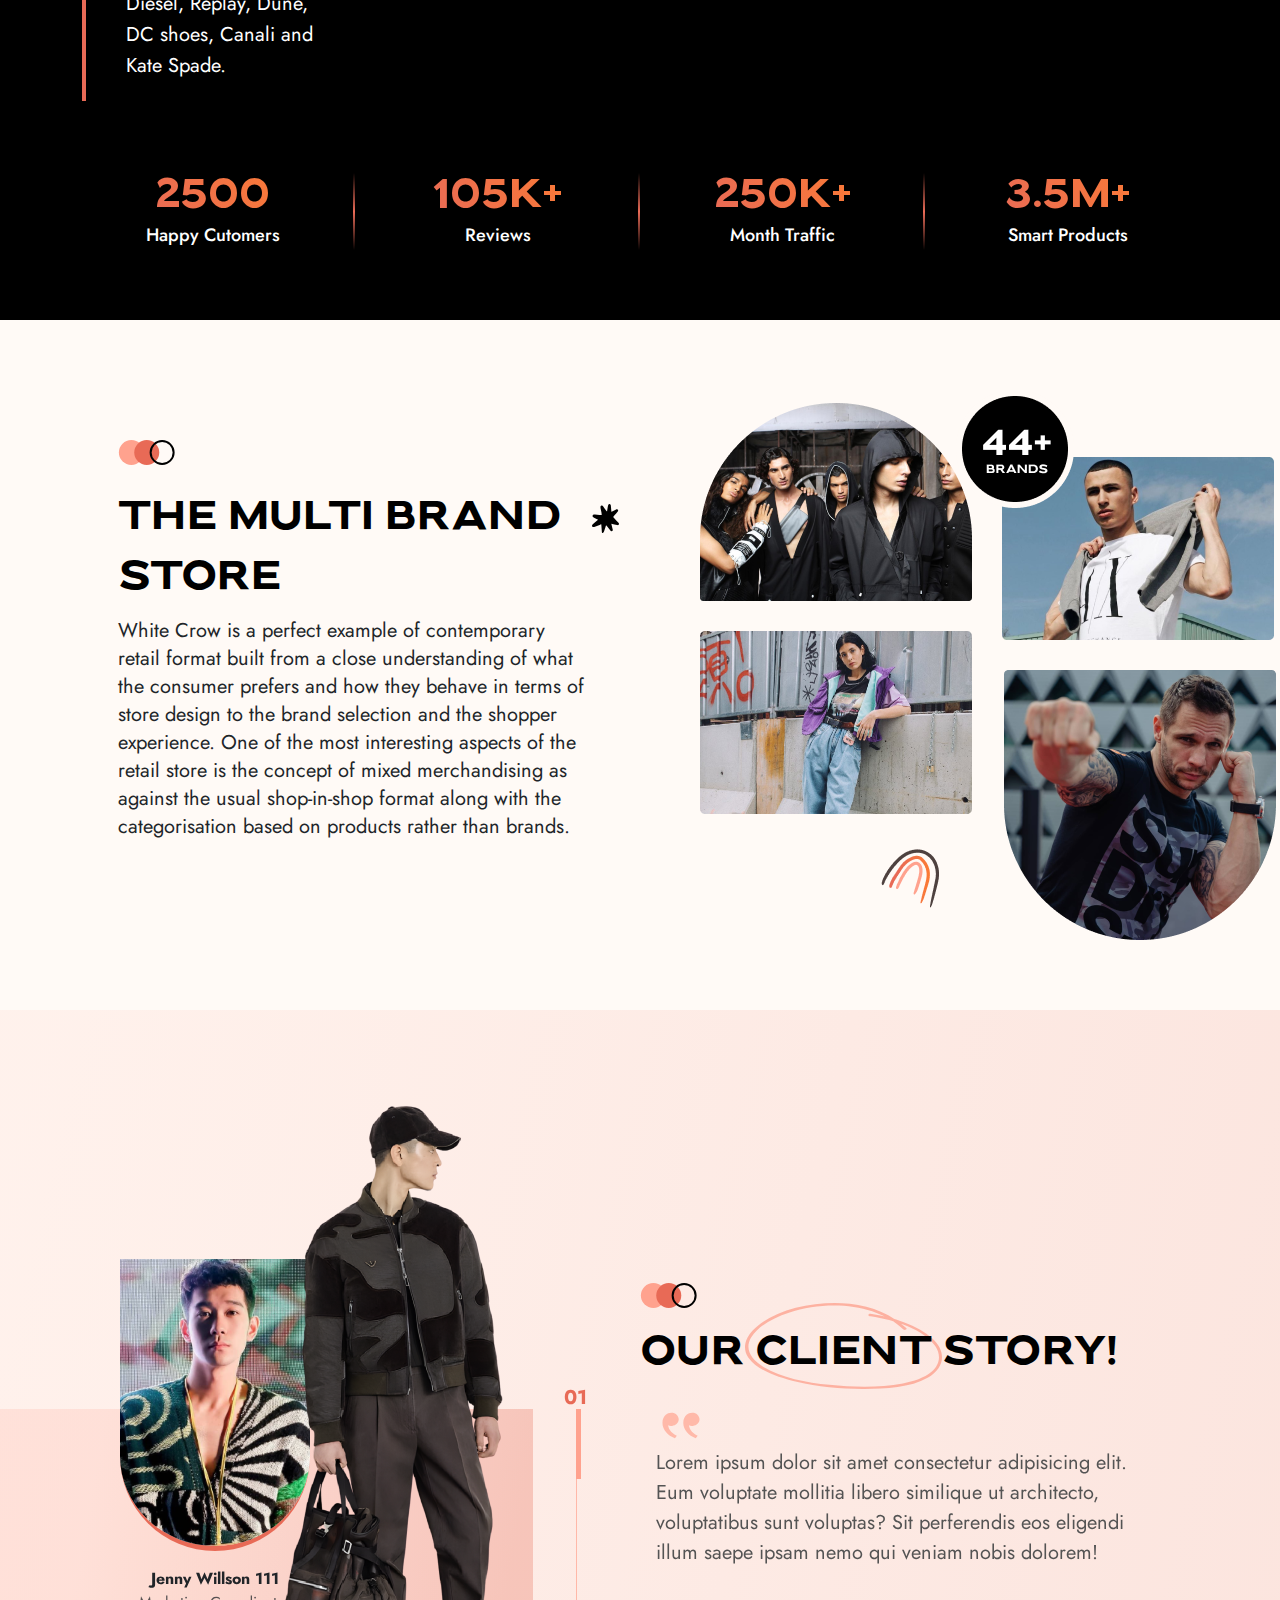
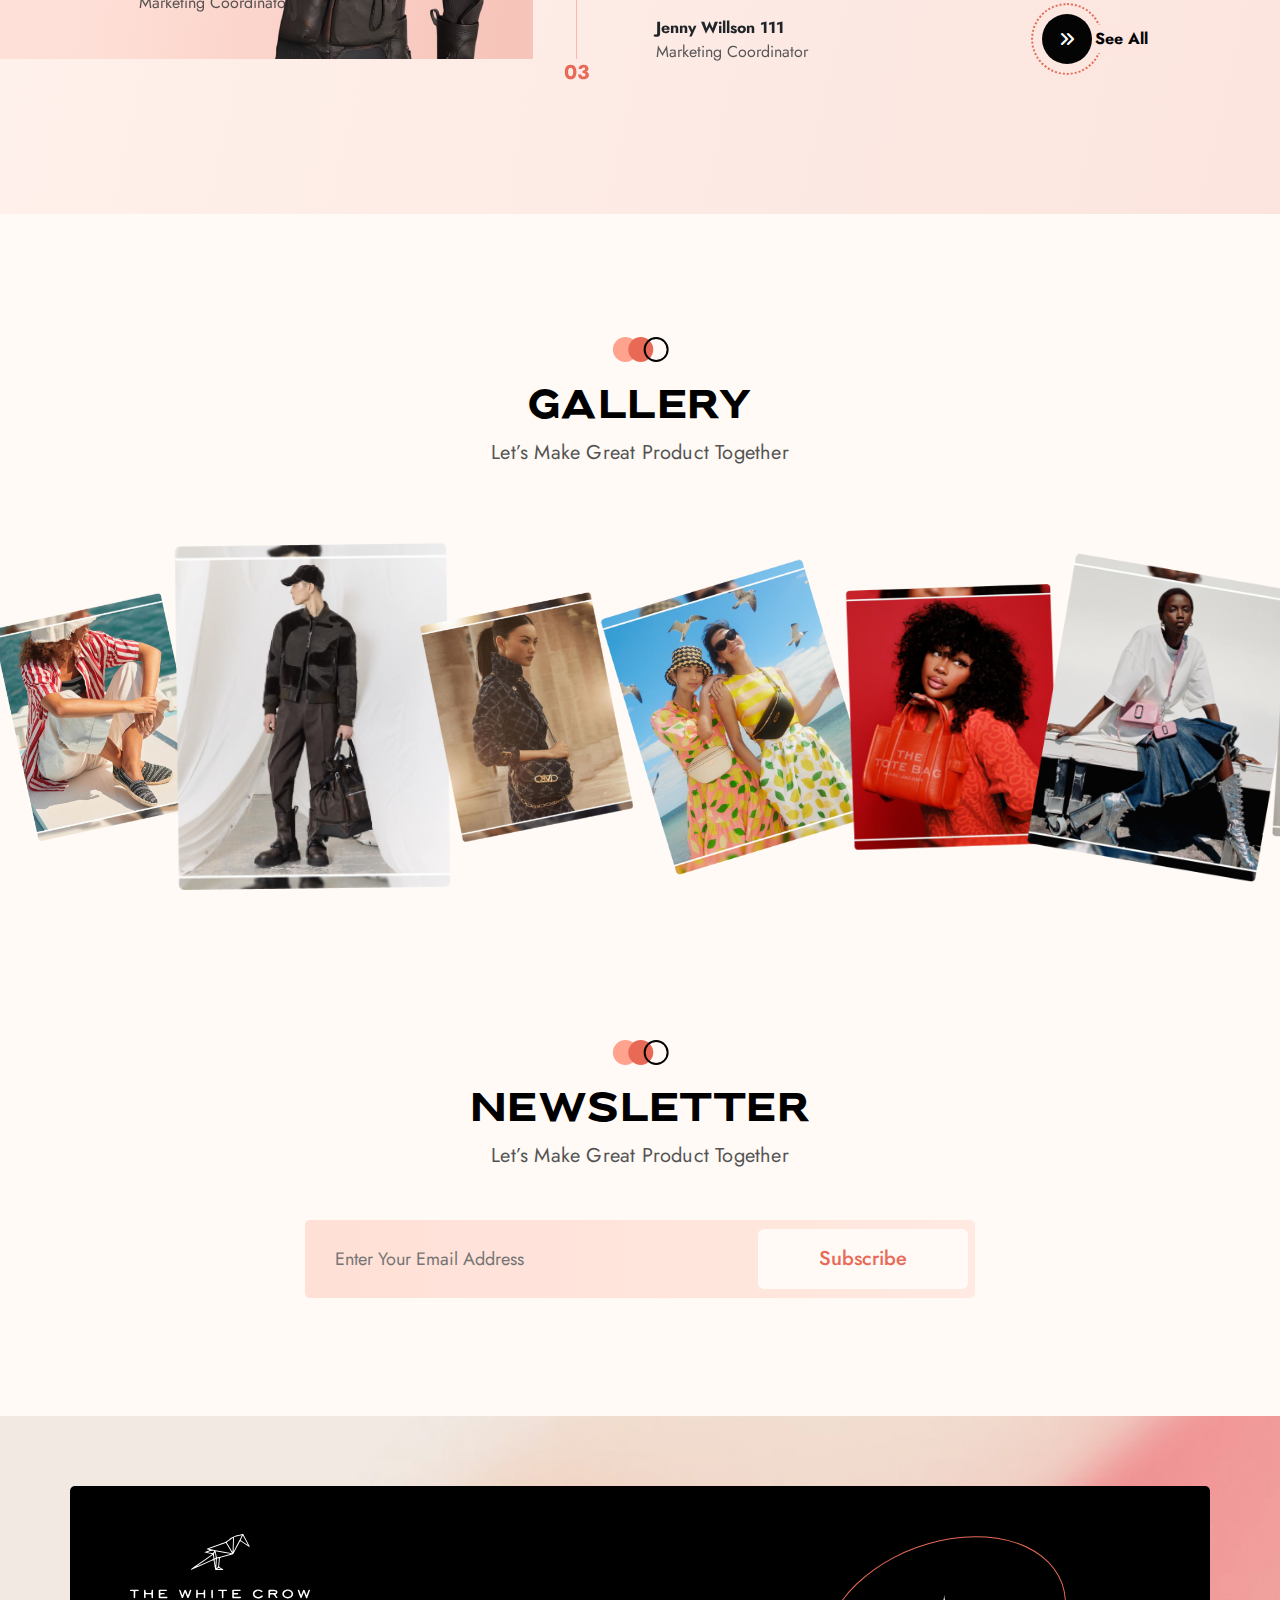
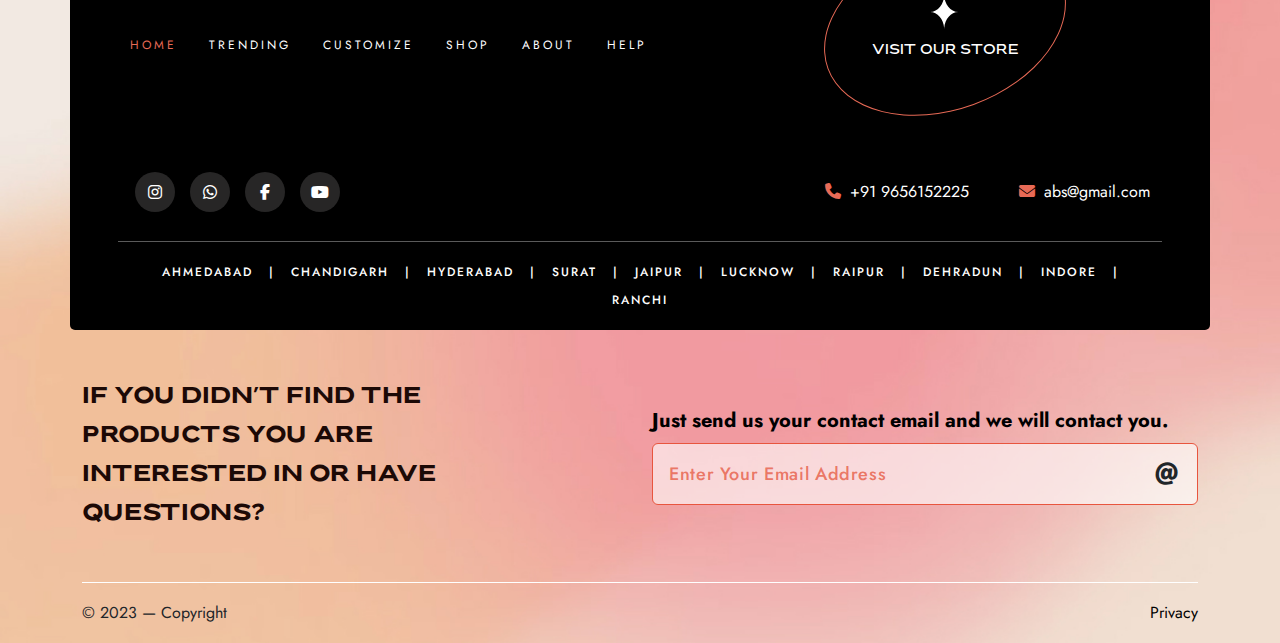
==== commit e0c63e4b: "small changes" ====
--- a/about.html
+++ b/about.html
@@ -29,7 +29,7 @@
 <body>
     
     <!-- start header -->
-    <header>
+    <header class="sticky">
 
         <div class="container border-bottom">
             <nav class="navbar navbar-expand-lg">
--- a/css/style.css
+++ b/css/style.css
@@ -1,4 +1,4 @@
-@import url('https://fonts.googleapis.com/css2?family=Jost:wght@400;600;700&display=swap');
+@import url('https://fonts.googleapis.com/css2?family=Jost:wght@400;500;600;700&display=swap');
 
 /* jost-regular - latin */
 @font-face {
@@ -13,6 +13,19 @@
          url('../fonts/jost-v15-latin-regular.ttf') format('truetype'), 
          url('../fonts/jost-v15-latin-regular.svg#Jost') format('svg');
   }
+  /* jost-500 - latin */
+@font-face {
+    font-display: swap; /* Check https://developer.mozilla.org/en-US/docs/Web/CSS/@font-face/font-display for other options. */
+    font-family: 'Jost';
+    font-style: normal;
+    font-weight: 500;
+    src: url('../fonts/jost-v15-latin-500.eot'); /* IE9 Compat Modes */
+    src: url('../fonts/jost-v15-latin-500.eot?#iefix') format('embedded-opentype'), /* IE6-IE8 */
+        url('../fonts/jost-v15-latin-500.woff2') format('woff2'), /* Chrome 36+, Opera 23+, Firefox 39+, Safari 12+, iOS 10+ */
+        url('../fonts/jost-v15-latin-500.woff') format('woff'), /* Chrome 5+, Firefox 3.6+, IE 9+, Safari 5.1+, iOS 5+ */
+        url('../fonts/jost-v15-latin-500.ttf') format('truetype'), /* Chrome 4+, Firefox 3.5+, IE 9+, Safari 3.1+, iOS 4.2+, Android Browser 2.2+ */
+        url('../fonts/jost-v15-latin-500.svg#Jost') format('svg'); /* Legacy iOS */
+}
   /* jost-600 - latin */
   @font-face {
     font-display: swap; 
@@ -120,9 +133,24 @@
     height: 100%;
     object-fit: cover;
 }
+.fw-500{
+    font-weight: 500;
+}
 
 /* Start Header */
 
+.fixed {
+    position: fixed;
+    top:0; 
+    left:0;
+    width: 100%; 
+    background-color: var(--themeBg);
+    z-index: 9999;
+    box-shadow: 0 7px 10px rgba(232, 106, 86, 0.1);
+}   
+header.sticky.fixed > .container{
+    border: none !important;
+}
 .side_icon a{
     background-color: #000;
     height: 45px;
@@ -424,9 +452,9 @@
 .why_choose .accordion-button{
     background-color: transparent !important;
     color: white;
-    padding: 20px 0;
+    padding: 22px 0;
     font-size: 20px;
-    font-weight: bold;
+    font-weight: 600 !important;
     text-transform: capitalize;
 }
 .why_choose .accordion-item{
@@ -440,6 +468,10 @@
     padding: 0 0 16px;
     font-size: 14px;
     text-transform: capitalize;
+}
+.acc_item_count{
+    position: absolute;
+    left: -60px;
 }
 .accordion-button:focus{
     box-shadow: none;
@@ -477,7 +509,7 @@
     font-size: 30px;
     font-family: var(--fontDown);
     font-weight: 900;
-
+    position: relative;
 }
 .time_label{
     margin: 10px;
@@ -490,7 +522,21 @@
     font-family: var(--fontJost);
     font-weight: normal;
 }
-
+.hour {
+    background: linear-gradient(90deg, #1E1713 12.82%, #723930 107.69%);
+    background-clip: text;
+    -webkit-background-clip: text;
+    -webkit-text-fill-color: transparent;
+}
+.minute{
+    background: linear-gradient(92deg, #64332B 5.02%, #E86A56 110.71%);
+    background-clip: text;
+    -webkit-background-clip: text;
+    -webkit-text-fill-color: transparent;
+}
+.second{
+    color: #E86A56;
+}
 .discount_side_img{
     position: relative;
     left: -150px;
@@ -664,7 +710,7 @@
 
 /* Newsletter */
 .input_element{
-    width: 50%;
+    width: 60%;
 }
 .txt_box{
     padding: 25px 50px 25px 30px;
@@ -677,7 +723,7 @@
     font-size: 18px;
 }
 .news_submit{
-    background-color: white;
+    background-color: #FFFAF6;
     position: absolute;
     top: 50%;
     transform: translateY(-50%);
@@ -686,6 +732,7 @@
     color: #E86A56;
     outline: none;
     font-size: 20px;
+    font-weight: 500;
     &:hover{
         background-color: var(--themeOrange);
         color: white;
@@ -701,6 +748,9 @@
     background-size: cover;
     background-repeat: no-repeat;
 }
+.dark_footer{
+    border-radius: 5px;
+}
 .foot_menu a{
     text-transform: uppercase;
     color: white;
@@ -708,6 +758,9 @@
     letter-spacing: 3px;
     &:hover, &.active{
         color: var(--themeOrange);
+    }
+    &:first-child{
+        padding-left: 0;
     }
 }
 .visit_store{
@@ -768,6 +821,7 @@
     letter-spacing: 2px;
     text-align: center;
     word-spacing: 10px;
+    font-weight: 500;
 }
 .info_title{
     font-family: var(--fontDown);
@@ -788,10 +842,14 @@
     border-bottom: 1px white solid;
 }
 .email_txt{
-    border: 1px var(--themeOrange) solid;
+    border-radius: 5px;
+    border: 1.5px solid #E8553E;
+    background: rgba(255, 255, 255, 0.60);
+    font-weight: 500;
 }
 .email_txt::placeholder{
-    color: var(--themeOrange);
+    letter-spacing: 0.64px;
+    color: rgba(232, 106, 86,0.9);
 }
 /* ----------------------------Categories page ---------------------------*/
 
@@ -819,18 +877,29 @@
     padding: 10px;
     background-color: white;
     border-radius: 10px;
-    justify-content: space-between;
+    display: grid;
+    grid-template-columns: repeat(auto-fit,minmax(125px,1fr));
+    /* justify-content: space-between; */
+    box-shadow: 0px 10px 49px 0px #FDE5DD;
+    gap: 2px;
+}
+.product_tab .nav-item{
+    text-align: center;
 }
 .product_tab .nav-link{
     color: #000;
     padding: 10px 20px;
     font-size: 21px;
-    /* width: 148px; */
+    display: block;
+    width: 100%;
 }
 .product_tab .nav-link.active{
     color: white;
+    background: var(--2, linear-gradient(64deg, #E86A56 21.64%, #FF7E2E 94.6%));
     border-radius: 5px;
-    background: var(--2, linear-gradient(64deg, #E86A56 21.64%, #FF7E2E 94.6%));
+}
+.product_tab .nav-link:hover{
+    background-color: #f5f5f5;
 }
 .cate_single_pro{
     position: relative;
@@ -949,7 +1018,7 @@
 .single_count span{
     display: inline-block;
     font-size: 18px;
-    font-weight: bold;
+    font-weight: 500;
 }
 .single_count::before{
     content: '';
@@ -973,11 +1042,13 @@
 #counter-container .count.percent{
     /* color: var(--themeOrange); */
     font-family: var(--fontDown);
-    font-weight: bold;
-    background: var(--2, linear-gradient(64deg, #E86A56 21.64%, #FF7E2E 94.6%));
+    background: linear-gradient(64deg, #E86A56 21.64%, #FF7E2E 94.6%);
     background-clip: text;
     -webkit-background-clip: text;
     -webkit-text-fill-color: transparent;
+    font-size: 40px;
+    font-weight: 700;
+    padding: 10px 0;
 }
 #gallery .owl-stage .owl-stage-outer{
     height: 400px;
@@ -1228,6 +1299,11 @@
         background-color: transparent;
     }
 }
+.contact-btn{
+    padding: 14px 50px;
+    font-weight: 500;
+    font-size: 18px;
+}
 .close_note{
     padding: 15px;
     background: var(--2, linear-gradient(64deg, rgba(232, 106, 86,0.3), rgba(255, 126, 46,0.3)));
